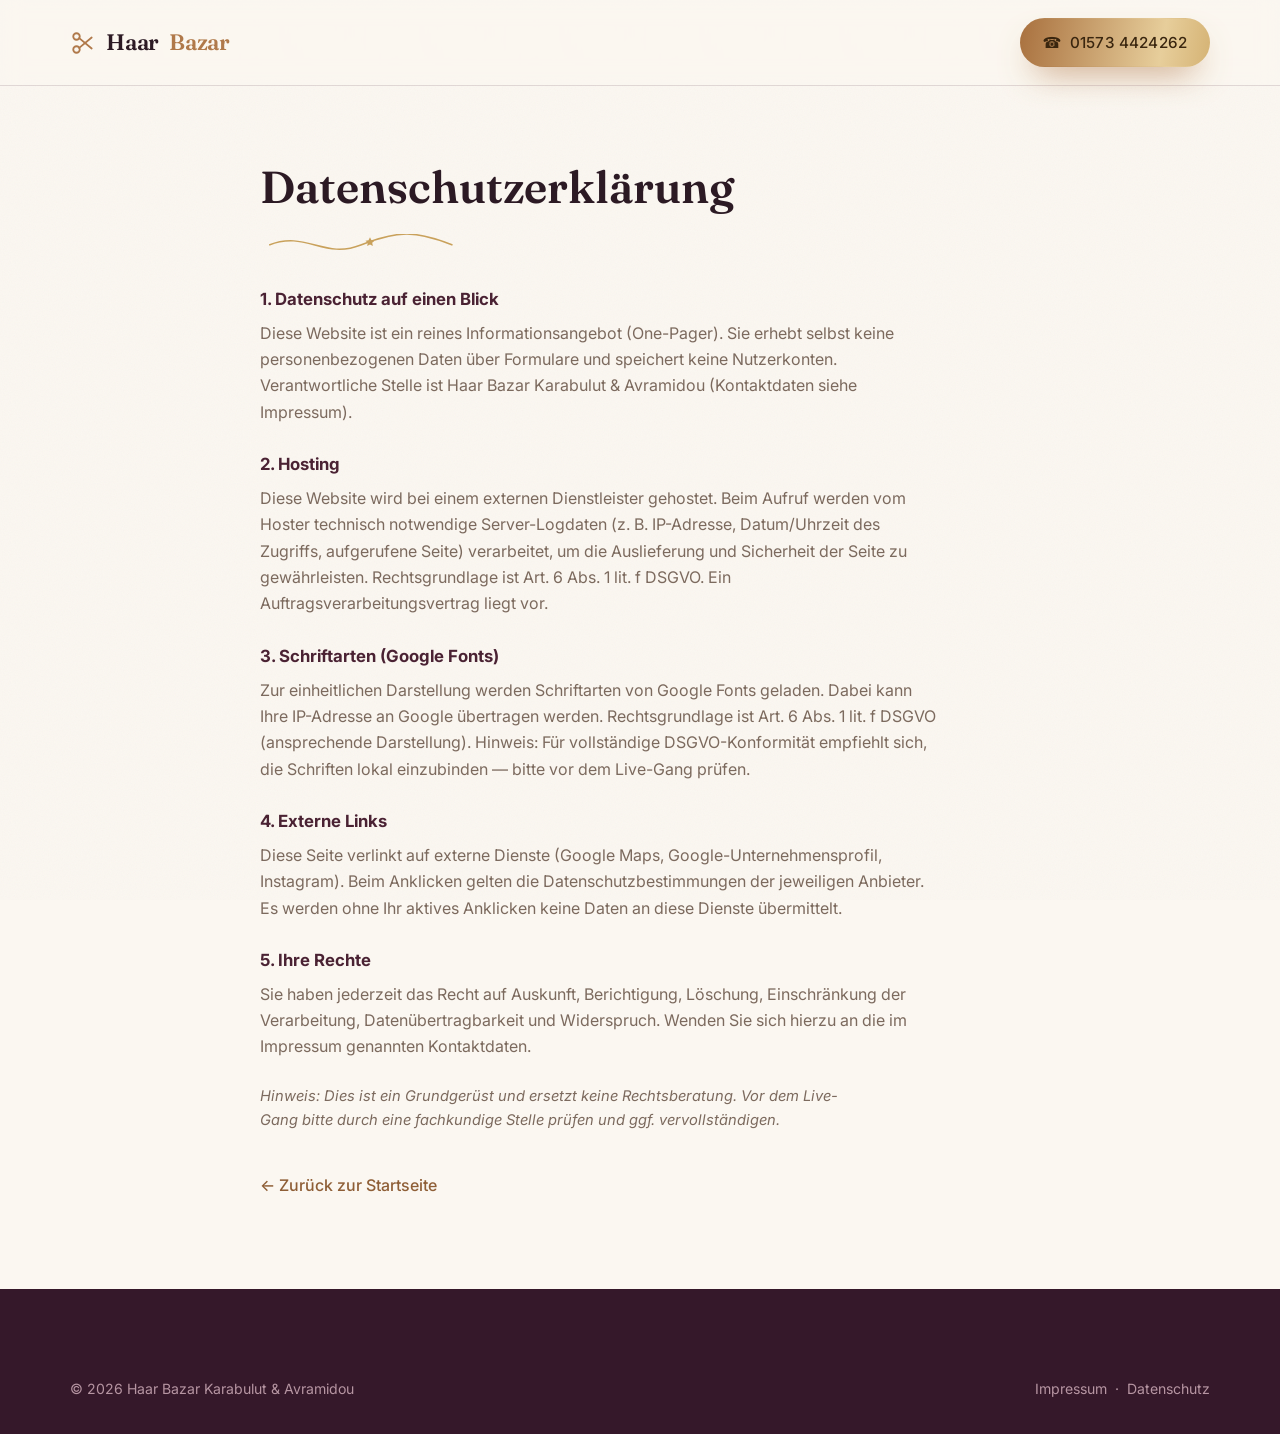
==== datenschutz.html @ 19417c0a "Haar Bazar One-Pager (Vorschau)" ====
<!doctype html>
<html lang="de">
<head>
  <meta charset="utf-8" />
  <meta name="viewport" content="width=device-width, initial-scale=1" />
  <title>Datenschutz — Haar Bazar Karabulut &amp; Avramidou</title>
  <meta name="robots" content="noindex,follow" />
  <meta name="theme-color" content="#B0794A" />
  <link rel="preconnect" href="https://fonts.googleapis.com" />
  <link rel="preconnect" href="https://fonts.gstatic.com" crossorigin />
  <link rel="stylesheet" href="styles.css" />
</head>
<body>
  <header class="site-header scrolled">
    <div class="wrap">
      <a class="wordmark" href="index.html"><svg class="wm-ico" viewBox="0 0 24 24" fill="none" stroke="currentColor" stroke-width="1.7" stroke-linecap="round" aria-hidden="true"><circle cx="6" cy="6" r="3"/><circle cx="6" cy="18" r="3"/><line x1="8.5" y1="7.5" x2="20" y2="17"/><line x1="8.5" y1="16.5" x2="20" y2="7"/></svg> Haar <span>Bazar</span></a>
      <div class="header-phone"><a class="btn btn--primary" href="tel:+4915734424262">☎ <span class="label">01573 4424262</span></a></div>
    </div>
  </header>

  <main class="legal">
    <div class="wrap" style="max-width:760px;">
      <h1>Datenschutzerklärung</h1>
      <svg class="swash" viewBox="0 0 240 24" fill="none" stroke="currentColor" stroke-width="1.6" aria-hidden="true"><path d="M10 12c40-16 60 16 100 0s60-16 100 0"/><path d="M120 3.5l1.6 3.4 3.4.4-2.6 2.3.7 3.6L120 11.5l-3.1 1.7.7-3.6-2.6-2.3 3.4-.4z" fill="currentColor" stroke="none"/></svg>

      <h3>1. Datenschutz auf einen Blick</h3>
      <p>Diese Website ist ein reines Informationsangebot (One-Pager). Sie erhebt selbst keine
        personenbezogenen Daten über Formulare und speichert keine Nutzerkonten. Verantwortliche
        Stelle ist Haar Bazar Karabulut &amp; Avramidou (Kontaktdaten siehe Impressum).</p>

      <h3>2. Hosting</h3>
      <p>Diese Website wird bei einem externen Dienstleister gehostet. Beim Aufruf werden vom
        Hoster technisch notwendige Server-Logdaten (z. B. IP-Adresse, Datum/Uhrzeit des Zugriffs,
        aufgerufene Seite) verarbeitet, um die Auslieferung und Sicherheit der Seite zu gewährleisten.
        Rechtsgrundlage ist Art. 6 Abs. 1 lit. f DSGVO. Ein Auftragsverarbeitungsvertrag liegt vor.</p>

      <h3>3. Schriftarten (Google Fonts)</h3>
      <p>Zur einheitlichen Darstellung werden Schriftarten von Google Fonts geladen. Dabei kann Ihre
        IP-Adresse an Google übertragen werden. Rechtsgrundlage ist Art. 6 Abs. 1 lit. f DSGVO
        (ansprechende Darstellung). Hinweis: Für vollständige DSGVO-Konformität empfiehlt sich, die
        Schriften lokal einzubinden — bitte vor dem Live-Gang prüfen.</p>

      <h3>4. Externe Links</h3>
      <p>Diese Seite verlinkt auf externe Dienste (Google Maps, Google-Unternehmensprofil, Instagram).
        Beim Anklicken gelten die Datenschutzbestimmungen der jeweiligen Anbieter. Es werden ohne Ihr
        aktives Anklicken keine Daten an diese Dienste übermittelt.</p>

      <h3>5. Ihre Rechte</h3>
      <p>Sie haben jederzeit das Recht auf Auskunft, Berichtigung, Löschung, Einschränkung der
        Verarbeitung, Datenübertragbarkeit und Widerspruch. Wenden Sie sich hierzu an die im
        Impressum genannten Kontaktdaten.</p>

      <p style="margin-top:24px;font-size:.92rem;"><em>Hinweis: Dies ist ein Grundgerüst und ersetzt keine Rechtsberatung.
        Vor dem Live-Gang bitte durch eine fachkundige Stelle prüfen und ggf. vervollständigen.</em></p>

      <a class="back" href="index.html">← Zurück zur Startseite</a>
    </div>
  </main>

  <footer class="site-footer">
    <div class="wrap">
      <div class="footer-bottom" style="margin-top:0;border-top:0;">
        <span>© 2026 Haar Bazar Karabulut &amp; Avramidou</span>
        <span><a href="impressum.html">Impressum</a> &nbsp;·&nbsp; <a href="datenschutz.html">Datenschutz</a></span>
      </div>
    </div>
  </footer>
</body>
</html>
---- styles.css ----
/* ============================================================
   Haar Bazar Karabulut & Avramidou — One-Pager (Deluxe Edition)
   Friseur · Düsseldorf-Urdenbach
   Warm cream · gold · aubergine · dusty rose — mit Liebe & Schnörkeln
   ============================================================ */

@import url('https://fonts.googleapis.com/css2?family=Fraunces:ital,opsz,wght@0,9..144,400;0,9..144,500;0,9..144,600;0,9..144,700;1,9..144,400;1,9..144,500&family=Inter:wght@300;400;500;600&family=Dancing+Script:wght@500;600;700&display=swap');

:root {
  --cream: #FBF7F1;
  --cream-2: #F5EADB;
  --ink: #2C1A24;         /* deep aubergine-brown */
  --plum: #4A2233;        /* rich plum */
  --plum-deep: #35182A;
  --rose: #C56C82;        /* dusty rose */
  --rose-soft: #E9B9C3;
  --gold: #C9A15B;
  --gold-lite: #E7CE9B;
  --bronze: #B0794A;
  --bronze-dark: #8E5E36;
  --muted: #7C6A5E;
  --line: rgba(74, 34, 51, .14);
  --shadow: 0 30px 70px -34px rgba(74, 34, 51, .5);
  --shadow-soft: 0 18px 44px -26px rgba(74, 34, 51, .4);
  --radius: 22px;
  --serif: 'Fraunces', Georgia, 'Times New Roman', serif;
  --sans: 'Inter', system-ui, -apple-system, sans-serif;
  --script: 'Dancing Script', 'Segoe Script', cursive;
  --gold-grad: linear-gradient(100deg, #A9713F 0%, #E7CE9B 38%, #C9A15B 60%, #A9713F 100%);
}

* { margin: 0; padding: 0; box-sizing: border-box; }
html { scroll-behavior: smooth; }
body {
  font-family: var(--sans);
  color: var(--ink);
  background: var(--cream);
  line-height: 1.65;
  -webkit-font-smoothing: antialiased;
  text-rendering: optimizeLegibility;
  overflow-x: hidden;
}
.wrap { width: min(1140px, 90vw); margin-inline: auto; }
a { color: inherit; text-decoration: none; }

/* paper grain overlay for the whole page */
body::before {
  content: ''; position: fixed; inset: 0; z-index: 1; pointer-events: none; opacity: .045;
  background-image: url("data:image/svg+xml,%3Csvg xmlns='http://www.w3.org/2000/svg' width='140' height='140'%3E%3Cfilter id='n'%3E%3CfeTurbulence type='fractalNoise' baseFrequency='.85' numOctaves='2'/%3E%3C/filter%3E%3Crect width='100%25' height='100%25' filter='url(%23n)'/%3E%3C/svg%3E");
  mix-blend-mode: multiply;
}

/* ---------- Gold helpers ---------- */
.gold-text {
  background: var(--gold-grad);
  -webkit-background-clip: text; background-clip: text; color: transparent;
  background-size: 220% auto;
  animation: shimmer 6s linear infinite;
}
@keyframes shimmer { to { background-position: 220% center; } }

.script { font-family: var(--script); font-weight: 600; }

/* ---------- Buttons ---------- */
.btn {
  position: relative; display: inline-flex; align-items: center; gap: .55em;
  font-weight: 500; font-size: 1rem; letter-spacing: .01em;
  padding: 15px 32px; border-radius: 999px; border: 1px solid transparent;
  cursor: pointer; overflow: hidden;
  transition: transform .28s cubic-bezier(.2,.8,.2,1), box-shadow .28s ease, color .28s ease, border-color .28s ease;
}
.btn--primary { color: #3a260f; background: var(--gold-grad); background-size: 200% auto; box-shadow: 0 16px 34px -14px rgba(176, 121, 74, .85); }
.btn--primary:hover { transform: translateY(-3px); background-position: right center; box-shadow: 0 22px 44px -14px rgba(176, 121, 74, .95); }
.btn--primary::after { /* sheen sweep */
  content: ''; position: absolute; top: 0; left: -60%; width: 45%; height: 100%;
  background: linear-gradient(100deg, transparent, rgba(255,255,255,.55), transparent);
  transform: skewX(-18deg); transition: left .6s ease;
}
.btn--primary:hover::after { left: 130%; }
.btn--ghost { border-color: var(--bronze); color: var(--bronze-dark); background: rgba(255,255,255,.35); }
.btn--ghost:hover { transform: translateY(-3px); border-color: var(--rose); color: var(--plum); background: rgba(255,255,255,.6); }

/* ---------- Header ---------- */
.site-header {
  position: fixed; inset: 0 0 auto 0; z-index: 50;
  display: flex; align-items: center; transition: background .35s ease, box-shadow .35s ease, padding .35s ease;
}
.site-header.scrolled { background: rgba(251, 247, 241, .82); backdrop-filter: saturate(150%) blur(10px); box-shadow: 0 1px 0 var(--line); }
.site-header .wrap { display: flex; align-items: center; justify-content: space-between; padding: 18px 0; }
.wordmark { display: inline-flex; align-items: center; gap: 10px; font-family: var(--serif); font-weight: 600; font-size: 1.4rem; letter-spacing: -.01em; }
.wordmark .wm-ico { width: 26px; height: 26px; color: var(--bronze); }
.wordmark span { color: var(--bronze); }
.header-phone .btn { padding: 11px 22px; font-size: .95rem; }

/* ---------- Sparkles ---------- */
.sparkle { position: absolute; color: var(--gold); pointer-events: none; z-index: 2; opacity: .0; animation: twinkle 4s ease-in-out infinite; }
@keyframes twinkle {
  0%, 100% { opacity: 0; transform: scale(.6) rotate(0deg); }
  50% { opacity: .9; transform: scale(1) rotate(20deg); }
}
@keyframes floaty { 0%,100% { transform: translateY(0); } 50% { transform: translateY(-14px); } }

/* ---------- Hero ---------- */
.hero {
  position: relative; min-height: 100svh; display: flex; align-items: center;
  padding: 150px 0 100px; isolation: isolate; overflow: hidden;
  background:
    radial-gradient(70% 55% at 82% 8%, rgba(197, 108, 130, .22), transparent 60%),
    radial-gradient(60% 55% at 12% 92%, rgba(201, 161, 91, .28), transparent 62%),
    radial-gradient(90% 70% at 50% 120%, rgba(74, 34, 51, .12), transparent 60%),
    linear-gradient(180deg, var(--cream), var(--cream-2));
}
.hero .wrap { position: relative; z-index: 3; text-align: center; }
.hero .deco-arch { /* big soft arch behind headline */
  position: absolute; z-index: 1; top: 46%; left: 50%; width: min(84vw, 720px); aspect-ratio: 1/1.15;
  transform: translate(-50%, -50%);
  border: 2px solid rgba(176, 121, 74, .18);
  border-radius: 999px 999px 40px 40px;
  background: radial-gradient(120% 90% at 50% 0%, rgba(233, 185, 195, .18), transparent 55%);
}
.deco-scissors {
  position: absolute; z-index: 1; width: min(120vw, 1300px); top: 50%; left: 50%;
  transform: translate(-50%, -50%) rotate(-8deg); opacity: .06; color: var(--bronze-dark); pointer-events: none;
}
.eyebrow-orn { display: inline-flex; align-items: center; gap: 14px; margin-bottom: 8px; }
.eyebrow-orn .ln { width: 40px; height: 1px; background: linear-gradient(90deg, transparent, var(--bronze)); }
.eyebrow-orn .ln.r { background: linear-gradient(90deg, var(--bronze), transparent); }
.eyebrow { font-size: .78rem; letter-spacing: .3em; text-transform: uppercase; color: var(--bronze-dark); font-weight: 600; }
.hero .kicker { font-family: var(--script); font-size: clamp(1.5rem, 4vw, 2.1rem); color: var(--rose); line-height: 1; margin-bottom: 4px; transform: rotate(-3deg); }
.hero h1 {
  font-family: var(--serif); font-weight: 600; font-size: clamp(3rem, 9.4vw, 6.6rem);
  line-height: .95; letter-spacing: -.025em; margin: 6px 0 24px;
}
.hero h1 em { font-style: italic; font-weight: 500; }
.hero .lead { font-size: clamp(1.06rem, 2.2vw, 1.32rem); color: var(--muted); max-width: 46ch; margin: 0 auto 32px; }
.hero .lead b { color: var(--plum); font-weight: 500; }

.tags { display: flex; flex-wrap: wrap; justify-content: center; gap: 10px 12px; margin-bottom: 40px; }
.tag {
  font-size: .9rem; color: var(--plum); padding: 9px 20px; border-radius: 999px;
  background: rgba(255,255,255,.55); border: 1px solid var(--line);
  box-shadow: 0 6px 16px -12px rgba(74,34,51,.5); transition: transform .2s ease, color .2s ease, border-color .2s ease;
}
.tag::before { content: '✶'; color: var(--gold); margin-right: 7px; font-size: .78em; vertical-align: 1px; }
.tag:hover { transform: translateY(-3px); border-color: var(--rose); color: var(--bronze-dark); }
.hero-cta { display: flex; flex-wrap: wrap; justify-content: center; gap: 14px; }

.scroll-cue { position: absolute; z-index: 3; left: 50%; bottom: 30px; transform: translateX(-50%); color: var(--bronze); animation: floaty 2.6s ease-in-out infinite; }

/* ---------- Marquee band ---------- */
.marquee {
  background: var(--plum); color: var(--cream); overflow: hidden; white-space: nowrap;
  border-block: 1px solid rgba(233,185,195,.25); position: relative; z-index: 2;
}
.marquee__track { display: inline-flex; align-items: center; gap: 0; padding: 18px 0; animation: marquee 26s linear infinite; }
.marquee__track span { font-family: var(--serif); font-style: italic; font-size: clamp(1.2rem, 3vw, 1.9rem); padding: 0 26px; }
.marquee__track b { color: var(--gold); font-family: var(--sans); font-style: normal; }
@keyframes marquee { to { transform: translateX(-50%); } }

/* ---------- Section base ---------- */
.section { position: relative; z-index: 2; padding: clamp(74px, 11vw, 132px) 0; }
.section--rose { background: linear-gradient(180deg, var(--cream), #FBEFE6); }
.section-eyebrow { font-family: var(--script); font-size: 1.7rem; color: var(--rose); line-height: 1; }
.section h2 { font-family: var(--serif); font-weight: 600; font-size: clamp(2.1rem, 5.2vw, 3.3rem); line-height: 1.03; letter-spacing: -.015em; margin: 6px 0 0; }

/* divider swash */
.swash { display: block; width: 220px; max-width: 60%; margin: 0 auto 30px; color: var(--gold); }

/* ---------- Finden ---------- */
.finde-grid { display: grid; grid-template-columns: 1.02fr .98fr; gap: clamp(30px, 5vw, 66px); align-items: center; }
.finde-intro .lead { color: var(--muted); font-size: 1.12rem; margin-top: 18px; max-width: 42ch; }
.finde-intro .lead .dropcap { float: left; font-family: var(--serif); font-weight: 600; font-size: 3.3rem; line-height: .8; padding: 6px 12px 0 0; color: var(--bronze); }
.finde-intro .note { font-family: var(--script); font-size: 1.5rem; color: var(--rose); margin-top: 22px; transform: rotate(-2deg); }

.info-card {
  position: relative; background: linear-gradient(180deg, #fff, var(--cream));
  border-radius: var(--radius); padding: clamp(30px, 4vw, 46px);
  box-shadow: var(--shadow); border: 1px solid rgba(201,161,91,.5);
}
.info-card::before { /* inner gold hairline frame */
  content: ''; position: absolute; inset: 12px; border: 1px solid rgba(201,161,91,.45); border-radius: calc(var(--radius) - 10px); pointer-events: none;
}
.info-card .corner { position: absolute; width: 26px; height: 26px; color: var(--gold); }
.info-card .corner.tl { top: 10px; left: 10px; } .info-card .corner.tr { top: 10px; right: 10px; transform: scaleX(-1); }
.info-card .corner.bl { bottom: 10px; left: 10px; transform: scaleY(-1); } .info-card .corner.br { bottom: 10px; right: 10px; transform: scale(-1); }
.info-row { display: flex; gap: 16px; padding: 18px 4px; position: relative; }
.info-row + .info-row::before { content: ''; position: absolute; top: 0; left: 4px; right: 4px; height: 1px; background: linear-gradient(90deg, transparent, var(--line) 20%, var(--line) 80%, transparent); }
.info-row .ico { flex: 0 0 auto; width: 46px; height: 46px; border-radius: 14px; display: grid; place-items: center; color: var(--bronze-dark); background: radial-gradient(120% 120% at 30% 20%, #FBEFE0, #F1E1CB); box-shadow: inset 0 0 0 1px rgba(201,161,91,.4); }
.info-row .ico svg { width: 22px; height: 22px; }
.info-row h3 { font-size: .74rem; letter-spacing: .16em; text-transform: uppercase; color: var(--rose); font-weight: 600; margin-bottom: 3px; }
.info-row p, .info-row a { font-size: 1.08rem; font-weight: 500; color: var(--ink); }
.info-row a:hover { color: var(--bronze-dark); }
.info-card .btn { width: 100%; justify-content: center; margin-top: 24px; }

/* ---------- Rating showpiece ---------- */
.trust { text-align: center; position: relative; }
.trust .frame { position: relative; display: inline-block; padding: 8px 54px; }
.trust .frame .laurel { position: absolute; top: 50%; transform: translateY(-50%); width: 46px; color: var(--gold); }
.trust .frame .laurel.l { left: -6px; } .trust .frame .laurel.r { right: -6px; transform: translateY(-50%) scaleX(-1); }
.stars { color: var(--gold); letter-spacing: .18em; font-size: 1.6rem; filter: drop-shadow(0 2px 4px rgba(201,161,91,.4)); }
.trust .rating { font-family: var(--serif); font-weight: 700; font-size: clamp(3.4rem, 9vw, 5rem); line-height: 1; margin: 12px 0 2px; }
.trust .rating small { font-family: var(--sans); font-size: 1.1rem; font-weight: 400; color: var(--muted); }
.trust .quote { font-family: var(--serif); font-style: italic; font-size: clamp(1.15rem, 2.6vw, 1.5rem); color: var(--plum); max-width: 26ch; margin: 18px auto 4px; }
.trust .src { color: var(--muted); font-size: .95rem; }
.trust-links { display: flex; flex-wrap: wrap; justify-content: center; gap: 14px; margin-top: 32px; }

/* ---------- Footer ---------- */
.site-footer { position: relative; z-index: 2; background: var(--plum-deep); color: #EAD9DF; padding: 66px 0 34px; overflow: hidden; }
.site-footer .swash { color: var(--gold); opacity: .8; margin-bottom: 34px; }
.footer-top { display: flex; flex-wrap: wrap; justify-content: space-between; gap: 28px; align-items: flex-start; }
.site-footer .wordmark { color: #fff; font-size: 1.6rem; }
.site-footer .wordmark span, .site-footer .wordmark .wm-ico { color: var(--gold); }
.site-footer .blurb { color: #C7A9B4; max-width: 34ch; margin-top: 12px; font-size: .96rem; }
.site-footer .fscript { font-family: var(--script); color: var(--rose-soft); font-size: 1.5rem; margin-top: 10px; }
.footer-contact a { display: flex; align-items: center; gap: 9px; color: #EAD9DF; margin-bottom: 9px; }
.footer-contact a svg { width: 16px; height: 16px; color: var(--gold); }
.footer-contact a:hover { color: #fff; }
.footer-bottom { display: flex; flex-wrap: wrap; justify-content: space-between; gap: 12px; margin-top: 46px; padding-top: 22px; border-top: 1px solid rgba(233,185,195,.18); font-size: .88rem; color: #B695A2; }
.footer-bottom a:hover { color: #fff; }

/* ---------- Legal ---------- */
.legal { padding: 150px 0 90px; position: relative; z-index: 2; }
.legal h1 { font-family: var(--serif); font-weight: 600; font-size: clamp(2rem, 5vw, 2.8rem); margin-bottom: 10px; }
.legal .swash { margin: 0 0 30px; }
.legal h3 { margin: 26px 0 6px; font-size: 1.05rem; color: var(--plum); }
.legal p { color: var(--muted); max-width: 68ch; }
.legal .back { display: inline-flex; gap: .4em; margin-top: 40px; color: var(--bronze-dark); font-weight: 500; }
.legal .back:hover { color: var(--rose); }

/* ---------- Reveal ---------- */
.reveal { opacity: 0; transform: translateY(24px); transition: opacity .8s ease, transform .8s ease; }
.reveal.in { opacity: 1; transform: none; }
@media (prefers-reduced-motion: reduce) { .reveal, .gold-text, .sparkle, .scroll-cue, .marquee__track { animation: none !important; opacity: 1; transform: none; } }

/* ---------- Responsive ---------- */
@media (max-width: 820px) {
  .finde-grid { grid-template-columns: 1fr; }
  .header-phone .label { display: none; }
  .deco-arch { display: none; }
}
@media (max-width: 520px) {
  .header-phone .btn { padding: 10px 15px; }
  .btn { padding: 14px 26px; }
  .trust .frame { padding: 8px 30px; }
  .trust .frame .laurel { width: 30px; }
}
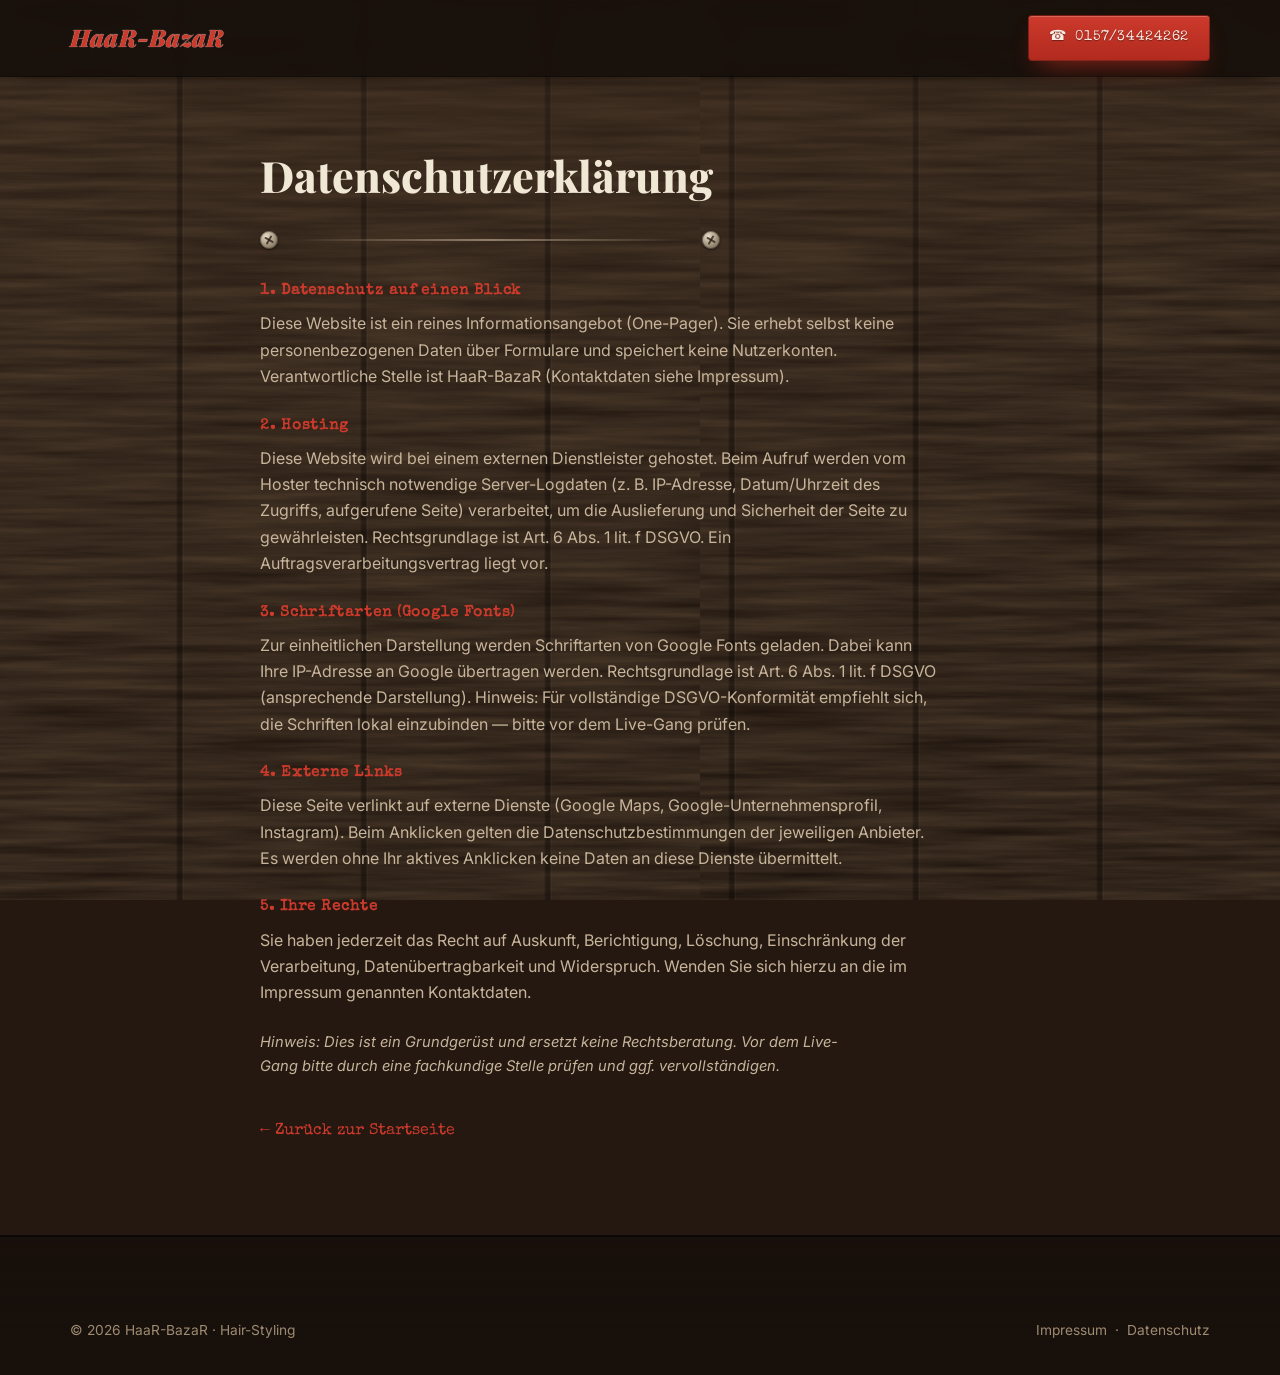
==== commit 58951a27: "Redesign: Vintage-Barbershop-Stil (HaaR-BazaR), echte Kontaktdaten, Karabulut entfernt" ====
--- a/datenschutz.html
+++ b/datenschutz.html
@@ -3,9 +3,9 @@
 <head>
   <meta charset="utf-8" />
   <meta name="viewport" content="width=device-width, initial-scale=1" />
-  <title>Datenschutz — Haar Bazar Karabulut &amp; Avramidou</title>
+  <title>Datenschutz — HaaR-BazaR</title>
   <meta name="robots" content="noindex,follow" />
-  <meta name="theme-color" content="#B0794A" />
+  <meta name="theme-color" content="#B22A1E" />
   <link rel="preconnect" href="https://fonts.googleapis.com" />
   <link rel="preconnect" href="https://fonts.gstatic.com" crossorigin />
   <link rel="stylesheet" href="styles.css" />
@@ -13,20 +13,20 @@
 <body>
   <header class="site-header scrolled">
     <div class="wrap">
-      <a class="wordmark" href="index.html"><svg class="wm-ico" viewBox="0 0 24 24" fill="none" stroke="currentColor" stroke-width="1.7" stroke-linecap="round" aria-hidden="true"><circle cx="6" cy="6" r="3"/><circle cx="6" cy="18" r="3"/><line x1="8.5" y1="7.5" x2="20" y2="17"/><line x1="8.5" y1="16.5" x2="20" y2="7"/></svg> Haar <span>Bazar</span></a>
-      <div class="header-phone"><a class="btn btn--primary" href="tel:+4915734424262">☎ <span class="label">01573 4424262</span></a></div>
+      <a class="wordmark" href="index.html">HaaR-BazaR</a>
+      <div class="header-phone"><a class="btn btn--primary" href="tel:+4915734424262">☎ <span class="label">0157/34424262</span></a></div>
     </div>
   </header>
 
   <main class="legal">
     <div class="wrap" style="max-width:760px;">
       <h1>Datenschutzerklärung</h1>
-      <svg class="swash" viewBox="0 0 240 24" fill="none" stroke="currentColor" stroke-width="1.6" aria-hidden="true"><path d="M10 12c40-16 60 16 100 0s60-16 100 0"/><path d="M120 3.5l1.6 3.4 3.4.4-2.6 2.3.7 3.6L120 11.5l-3.1 1.7.7-3.6-2.6-2.3 3.4-.4z" fill="currentColor" stroke="none"/></svg>
+      <div class="screwline" style="margin:0 0 30px 0;"><span class="screw"></span><span class="ln"></span><span class="screw"></span></div>
 
       <h3>1. Datenschutz auf einen Blick</h3>
       <p>Diese Website ist ein reines Informationsangebot (One-Pager). Sie erhebt selbst keine
         personenbezogenen Daten über Formulare und speichert keine Nutzerkonten. Verantwortliche
-        Stelle ist Haar Bazar Karabulut &amp; Avramidou (Kontaktdaten siehe Impressum).</p>
+        Stelle ist HaaR-BazaR (Kontaktdaten siehe Impressum).</p>
 
       <h3>2. Hosting</h3>
       <p>Diese Website wird bei einem externen Dienstleister gehostet. Beim Aufruf werden vom
@@ -60,7 +60,7 @@
   <footer class="site-footer">
     <div class="wrap">
       <div class="footer-bottom" style="margin-top:0;border-top:0;">
-        <span>© 2026 Haar Bazar Karabulut &amp; Avramidou</span>
+        <span>© 2026 HaaR-BazaR · Hair-Styling</span>
         <span><a href="impressum.html">Impressum</a> &nbsp;·&nbsp; <a href="datenschutz.html">Datenschutz</a></span>
       </div>
     </div>
--- a/styles.css
+++ b/styles.css
@@ -1,246 +1,183 @@
 /* ============================================================
-   Haar Bazar Karabulut & Avramidou — One-Pager (Deluxe Edition)
-   Friseur · Düsseldorf-Urdenbach
-   Warm cream · gold · aubergine · dusty rose — mit Liebe & Schnörkeln
+   HaaR-BazaR — Hair-Styling · Düsseldorf-Urdenbach
+   Vintage-Barbershop: dunkles Holz · Crimson · Creme · Schrauben
+   Orientiert am Visitenkarten-Stil.
    ============================================================ */
 
-@import url('https://fonts.googleapis.com/css2?family=Fraunces:ital,opsz,wght@0,9..144,400;0,9..144,500;0,9..144,600;0,9..144,700;1,9..144,400;1,9..144,500&family=Inter:wght@300;400;500;600&family=Dancing+Script:wght@500;600;700&display=swap');
+@import url('https://fonts.googleapis.com/css2?family=Playfair+Display:ital,wght@0,600;0,800;0,900;1,700;1,900&family=Kaushan+Script&family=Special+Elite&family=Inter:wght@300;400;500;600&display=swap');
 
 :root {
-  --cream: #FBF7F1;
-  --cream-2: #F5EADB;
-  --ink: #2C1A24;         /* deep aubergine-brown */
-  --plum: #4A2233;        /* rich plum */
-  --plum-deep: #35182A;
-  --rose: #C56C82;        /* dusty rose */
-  --rose-soft: #E9B9C3;
+  --wood-0: #17100B;
+  --wood-1: #241811;
+  --wood-2: #2E2016;
+  --wood-3: #3C2A1D;
+  --cream: #F1E7D5;
+  --cream-dim: #C7B49A;
+  --cream-soft: #9E8B72;
+  --red: #B22A1E;
+  --red-bright: #CC3A2C;
+  --red-deep: #7C1A11;
   --gold: #C9A15B;
-  --gold-lite: #E7CE9B;
-  --bronze: #B0794A;
-  --bronze-dark: #8E5E36;
-  --muted: #7C6A5E;
-  --line: rgba(74, 34, 51, .14);
-  --shadow: 0 30px 70px -34px rgba(74, 34, 51, .5);
-  --shadow-soft: 0 18px 44px -26px rgba(74, 34, 51, .4);
-  --radius: 22px;
-  --serif: 'Fraunces', Georgia, 'Times New Roman', serif;
+  --line: rgba(241, 231, 213, .16);
+  --shadow: 0 30px 70px -30px rgba(0,0,0,.8);
+  --radius: 8px;
+  --display: 'Playfair Display', Georgia, serif;
+  --script: 'Kaushan Script', cursive;
+  --type: 'Special Elite', 'Courier New', monospace;
   --sans: 'Inter', system-ui, -apple-system, sans-serif;
-  --script: 'Dancing Script', 'Segoe Script', cursive;
-  --gold-grad: linear-gradient(100deg, #A9713F 0%, #E7CE9B 38%, #C9A15B 60%, #A9713F 100%);
+  --wood-grain: url("data:image/svg+xml,%3Csvg xmlns='http://www.w3.org/2000/svg' width='700' height='700'%3E%3Cfilter id='w'%3E%3CfeTurbulence type='fractalNoise' baseFrequency='0.006 0.11' numOctaves='4' seed='11'/%3E%3CfeColorMatrix type='matrix' values='0 0 0 0 0.09 0 0 0 0 0.055 0 0 0 0 0.03 0 0 0 0.85 0'/%3E%3C/filter%3E%3Crect width='100%25' height='100%25' filter='url(%23w)'/%3E%3C/svg%3E");
 }
 
 * { margin: 0; padding: 0; box-sizing: border-box; }
 html { scroll-behavior: smooth; }
 body {
   font-family: var(--sans);
-  color: var(--ink);
-  background: var(--cream);
+  color: var(--cream);
   line-height: 1.65;
   -webkit-font-smoothing: antialiased;
   text-rendering: optimizeLegibility;
   overflow-x: hidden;
+  background-color: var(--wood-1);
+  background-image:
+    radial-gradient(130% 100% at 50% -10%, rgba(60,42,29,.55), transparent 55%),
+    repeating-linear-gradient(90deg, rgba(0,0,0,.0) 0 176px, rgba(0,0,0,.34) 178px 182px, rgba(255,255,255,.02) 183px 184px),
+    var(--wood-grain),
+    linear-gradient(165deg, #2A1D14, #170F0A);
+  background-attachment: fixed, fixed, fixed, fixed;
 }
 .wrap { width: min(1140px, 90vw); margin-inline: auto; }
 a { color: inherit; text-decoration: none; }
 
-/* paper grain overlay for the whole page */
-body::before {
-  content: ''; position: fixed; inset: 0; z-index: 1; pointer-events: none; opacity: .045;
-  background-image: url("data:image/svg+xml,%3Csvg xmlns='http://www.w3.org/2000/svg' width='140' height='140'%3E%3Cfilter id='n'%3E%3CfeTurbulence type='fractalNoise' baseFrequency='.85' numOctaves='2'/%3E%3C/filter%3E%3Crect width='100%25' height='100%25' filter='url(%23n)'/%3E%3C/svg%3E");
-  mix-blend-mode: multiply;
-}
-
-/* ---------- Gold helpers ---------- */
-.gold-text {
-  background: var(--gold-grad);
-  -webkit-background-clip: text; background-clip: text; color: transparent;
-  background-size: 220% auto;
-  animation: shimmer 6s linear infinite;
-}
-@keyframes shimmer { to { background-position: 220% center; } }
-
-.script { font-family: var(--script); font-weight: 600; }
+/* ---------- Screws & dividers (Signature-Element der Karte) ---------- */
+.screw { position: relative; width: 18px; height: 18px; border-radius: 50%; flex: 0 0 auto;
+  background: radial-gradient(circle at 35% 30%, #E7DCC8, #9c8e77 55%, #5a4d3c 100%);
+  box-shadow: inset 0 0 0 1px rgba(0,0,0,.4), 0 1px 2px rgba(0,0,0,.6); }
+.screw::before, .screw::after { content: ''; position: absolute; background: rgba(40,28,18,.75); border-radius: 1px; }
+.screw::before { top: 50%; left: 22%; right: 22%; height: 2px; transform: translateY(-50%) rotate(30deg); }
+.screw::after  { left: 50%; top: 22%; bottom: 22%; width: 2px; transform: translateX(-50%) rotate(30deg); }
+.screwline { display: flex; align-items: center; gap: 14px; justify-content: center; width: min(460px, 78%); margin: 0 auto; }
+.screwline .ln { flex: 1; height: 2px; background: linear-gradient(90deg, transparent, var(--cream-dim), transparent); opacity: .6; }
 
 /* ---------- Buttons ---------- */
-.btn {
-  position: relative; display: inline-flex; align-items: center; gap: .55em;
-  font-weight: 500; font-size: 1rem; letter-spacing: .01em;
-  padding: 15px 32px; border-radius: 999px; border: 1px solid transparent;
-  cursor: pointer; overflow: hidden;
-  transition: transform .28s cubic-bezier(.2,.8,.2,1), box-shadow .28s ease, color .28s ease, border-color .28s ease;
-}
-.btn--primary { color: #3a260f; background: var(--gold-grad); background-size: 200% auto; box-shadow: 0 16px 34px -14px rgba(176, 121, 74, .85); }
-.btn--primary:hover { transform: translateY(-3px); background-position: right center; box-shadow: 0 22px 44px -14px rgba(176, 121, 74, .95); }
-.btn--primary::after { /* sheen sweep */
-  content: ''; position: absolute; top: 0; left: -60%; width: 45%; height: 100%;
-  background: linear-gradient(100deg, transparent, rgba(255,255,255,.55), transparent);
-  transform: skewX(-18deg); transition: left .6s ease;
-}
-.btn--primary:hover::after { left: 130%; }
-.btn--ghost { border-color: var(--bronze); color: var(--bronze-dark); background: rgba(255,255,255,.35); }
-.btn--ghost:hover { transform: translateY(-3px); border-color: var(--rose); color: var(--plum); background: rgba(255,255,255,.6); }
+.btn { position: relative; display: inline-flex; align-items: center; gap: .55em; font-family: var(--type);
+  font-size: .98rem; letter-spacing: .04em; padding: 15px 30px; border-radius: 4px; border: 1px solid transparent;
+  cursor: pointer; overflow: hidden; transition: transform .25s ease, box-shadow .25s ease, background .25s ease, color .25s ease, border-color .25s ease; }
+.btn--primary { background: linear-gradient(180deg, var(--red-bright), var(--red)); color: #FBEEE6; border-color: rgba(0,0,0,.35);
+  box-shadow: 0 12px 26px -12px rgba(178,42,30,.9), inset 0 1px 0 rgba(255,255,255,.22); text-shadow: 0 1px 1px rgba(0,0,0,.4); }
+.btn--primary:hover { transform: translateY(-2px); background: linear-gradient(180deg, #D8483A, var(--red-bright)); }
+.btn--ghost { border-color: var(--cream-dim); color: var(--cream); background: rgba(241,231,213,.04); }
+.btn--ghost:hover { transform: translateY(-2px); border-color: var(--red-bright); color: #fff; background: rgba(178,42,30,.14); }
 
 /* ---------- Header ---------- */
-.site-header {
-  position: fixed; inset: 0 0 auto 0; z-index: 50;
-  display: flex; align-items: center; transition: background .35s ease, box-shadow .35s ease, padding .35s ease;
-}
-.site-header.scrolled { background: rgba(251, 247, 241, .82); backdrop-filter: saturate(150%) blur(10px); box-shadow: 0 1px 0 var(--line); }
-.site-header .wrap { display: flex; align-items: center; justify-content: space-between; padding: 18px 0; }
-.wordmark { display: inline-flex; align-items: center; gap: 10px; font-family: var(--serif); font-weight: 600; font-size: 1.4rem; letter-spacing: -.01em; }
-.wordmark .wm-ico { width: 26px; height: 26px; color: var(--bronze); }
-.wordmark span { color: var(--bronze); }
-.header-phone .btn { padding: 11px 22px; font-size: .95rem; }
-
-/* ---------- Sparkles ---------- */
-.sparkle { position: absolute; color: var(--gold); pointer-events: none; z-index: 2; opacity: .0; animation: twinkle 4s ease-in-out infinite; }
-@keyframes twinkle {
-  0%, 100% { opacity: 0; transform: scale(.6) rotate(0deg); }
-  50% { opacity: .9; transform: scale(1) rotate(20deg); }
-}
-@keyframes floaty { 0%,100% { transform: translateY(0); } 50% { transform: translateY(-14px); } }
+.site-header { position: fixed; inset: 0 0 auto 0; z-index: 50; display: flex; align-items: center;
+  transition: background .35s ease, box-shadow .35s ease; }
+.site-header.scrolled { background: rgba(20,13,9,.86); backdrop-filter: blur(8px); box-shadow: 0 1px 0 rgba(0,0,0,.6), 0 8px 30px -18px #000; }
+.site-header .wrap { display: flex; align-items: center; justify-content: space-between; padding: 15px 0; }
+.wordmark { display: inline-flex; align-items: baseline; gap: 2px; font-family: var(--display); font-weight: 900; font-style: italic;
+  font-size: 1.5rem; color: var(--red-bright); text-shadow: 0 0 1px #fff, 1px 1px 0 rgba(0,0,0,.5); letter-spacing: .01em; }
+.header-phone .btn { padding: 10px 20px; font-size: .9rem; }
 
 /* ---------- Hero ---------- */
-.hero {
-  position: relative; min-height: 100svh; display: flex; align-items: center;
-  padding: 150px 0 100px; isolation: isolate; overflow: hidden;
-  background:
-    radial-gradient(70% 55% at 82% 8%, rgba(197, 108, 130, .22), transparent 60%),
-    radial-gradient(60% 55% at 12% 92%, rgba(201, 161, 91, .28), transparent 62%),
-    radial-gradient(90% 70% at 50% 120%, rgba(74, 34, 51, .12), transparent 60%),
-    linear-gradient(180deg, var(--cream), var(--cream-2));
-}
-.hero .wrap { position: relative; z-index: 3; text-align: center; }
-.hero .deco-arch { /* big soft arch behind headline */
-  position: absolute; z-index: 1; top: 46%; left: 50%; width: min(84vw, 720px); aspect-ratio: 1/1.15;
-  transform: translate(-50%, -50%);
-  border: 2px solid rgba(176, 121, 74, .18);
-  border-radius: 999px 999px 40px 40px;
-  background: radial-gradient(120% 90% at 50% 0%, rgba(233, 185, 195, .18), transparent 55%);
-}
-.deco-scissors {
-  position: absolute; z-index: 1; width: min(120vw, 1300px); top: 50%; left: 50%;
-  transform: translate(-50%, -50%) rotate(-8deg); opacity: .06; color: var(--bronze-dark); pointer-events: none;
-}
-.eyebrow-orn { display: inline-flex; align-items: center; gap: 14px; margin-bottom: 8px; }
-.eyebrow-orn .ln { width: 40px; height: 1px; background: linear-gradient(90deg, transparent, var(--bronze)); }
-.eyebrow-orn .ln.r { background: linear-gradient(90deg, var(--bronze), transparent); }
-.eyebrow { font-size: .78rem; letter-spacing: .3em; text-transform: uppercase; color: var(--bronze-dark); font-weight: 600; }
-.hero .kicker { font-family: var(--script); font-size: clamp(1.5rem, 4vw, 2.1rem); color: var(--rose); line-height: 1; margin-bottom: 4px; transform: rotate(-3deg); }
-.hero h1 {
-  font-family: var(--serif); font-weight: 600; font-size: clamp(3rem, 9.4vw, 6.6rem);
-  line-height: .95; letter-spacing: -.025em; margin: 6px 0 24px;
-}
-.hero h1 em { font-style: italic; font-weight: 500; }
-.hero .lead { font-size: clamp(1.06rem, 2.2vw, 1.32rem); color: var(--muted); max-width: 46ch; margin: 0 auto 32px; }
-.hero .lead b { color: var(--plum); font-weight: 500; }
+.hero { position: relative; min-height: 100svh; display: flex; align-items: center; padding: 130px 0 90px; text-align: center; isolation: isolate; }
+.hero::after { content: ''; position: absolute; inset: 0; z-index: 0; pointer-events: none;
+  box-shadow: inset 0 0 200px 40px rgba(0,0,0,.7); background: radial-gradient(60% 50% at 50% 42%, rgba(178,42,30,.10), transparent 70%); }
+.hero .wrap { position: relative; z-index: 2; }
+.hero .tagline { font-family: var(--script); font-size: clamp(1.7rem, 4.6vw, 2.9rem); color: var(--cream); line-height: 1; margin-bottom: 20px; transform: rotate(-2deg); text-shadow: 0 2px 6px rgba(0,0,0,.6); }
+.logo-lockup { margin: 6px 0 8px; }
+.hero .logo { font-family: var(--display); font-weight: 900; font-style: italic; line-height: .9;
+  font-size: clamp(3.4rem, 12vw, 8.2rem); letter-spacing: .01em; color: var(--red);
+  text-shadow: 0 0 2px #fff, 2px 0 0 rgba(255,255,255,.35), 3px 3px 0 rgba(0,0,0,.55), 0 8px 30px rgba(0,0,0,.6); }
+.hero .logo .amp { color: var(--red); }
+.screwline.top { margin-bottom: 20px; } .screwline.bot { margin-top: 20px; }
+.hero .phones { font-family: var(--type); font-size: clamp(1.15rem, 3.2vw, 1.7rem); color: var(--cream); letter-spacing: .06em;
+  margin: 28px 0 20px; display: inline-flex; gap: clamp(18px, 5vw, 46px); flex-wrap: wrap; justify-content: center; }
+.hero .phones a { transition: color .2s ease; } .hero .phones a:hover { color: var(--red-bright); }
+.hero .lead { font-size: clamp(1.02rem, 2.1vw, 1.22rem); color: var(--cream-dim); max-width: 46ch; margin: 0 auto 32px; }
+.tags { display: flex; flex-wrap: wrap; justify-content: center; gap: 10px 12px; margin-bottom: 38px; }
+.tag { font-family: var(--type); font-size: .82rem; letter-spacing: .06em; color: var(--cream); padding: 8px 18px; border-radius: 3px;
+  background: rgba(0,0,0,.28); border: 1px solid var(--line); }
+.tag::before { content: '✚'; color: var(--red-bright); margin-right: 8px; font-size: .82em; }
+.hero-cta { display: flex; flex-wrap: wrap; justify-content: center; gap: 14px; }
+.scroll-cue { position: absolute; z-index: 2; left: 50%; bottom: 26px; transform: translateX(-50%); color: var(--cream-dim); animation: floaty 2.6s ease-in-out infinite; }
+@keyframes floaty { 0%,100% { transform: translateX(-50%) translateY(0); } 50% { transform: translateX(-50%) translateY(-10px); } }
 
-.tags { display: flex; flex-wrap: wrap; justify-content: center; gap: 10px 12px; margin-bottom: 40px; }
-.tag {
-  font-size: .9rem; color: var(--plum); padding: 9px 20px; border-radius: 999px;
-  background: rgba(255,255,255,.55); border: 1px solid var(--line);
-  box-shadow: 0 6px 16px -12px rgba(74,34,51,.5); transition: transform .2s ease, color .2s ease, border-color .2s ease;
-}
-.tag::before { content: '✶'; color: var(--gold); margin-right: 7px; font-size: .78em; vertical-align: 1px; }
-.tag:hover { transform: translateY(-3px); border-color: var(--rose); color: var(--bronze-dark); }
-.hero-cta { display: flex; flex-wrap: wrap; justify-content: center; gap: 14px; }
-
-.scroll-cue { position: absolute; z-index: 3; left: 50%; bottom: 30px; transform: translateX(-50%); color: var(--bronze); animation: floaty 2.6s ease-in-out infinite; }
-
-/* ---------- Marquee band ---------- */
-.marquee {
-  background: var(--plum); color: var(--cream); overflow: hidden; white-space: nowrap;
-  border-block: 1px solid rgba(233,185,195,.25); position: relative; z-index: 2;
-}
-.marquee__track { display: inline-flex; align-items: center; gap: 0; padding: 18px 0; animation: marquee 26s linear infinite; }
-.marquee__track span { font-family: var(--serif); font-style: italic; font-size: clamp(1.2rem, 3vw, 1.9rem); padding: 0 26px; }
-.marquee__track b { color: var(--gold); font-family: var(--sans); font-style: normal; }
+/* ---------- Marquee ---------- */
+.marquee { background: linear-gradient(180deg, var(--red), var(--red-deep)); color: #F6E7DF; overflow: hidden; white-space: nowrap;
+  border-block: 2px solid rgba(0,0,0,.4); box-shadow: inset 0 2px 6px rgba(0,0,0,.35); position: relative; z-index: 2; }
+.marquee__track { display: inline-flex; align-items: center; padding: 15px 0; animation: marquee 26s linear infinite; }
+.marquee__track span { font-family: var(--display); font-style: italic; font-weight: 800; font-size: clamp(1.1rem, 2.8vw, 1.7rem); padding: 0 24px; text-shadow: 0 1px 1px rgba(0,0,0,.4); }
+.marquee__track b { color: #F3C9A0; }
 @keyframes marquee { to { transform: translateX(-50%); } }
 
-/* ---------- Section base ---------- */
-.section { position: relative; z-index: 2; padding: clamp(74px, 11vw, 132px) 0; }
-.section--rose { background: linear-gradient(180deg, var(--cream), #FBEFE6); }
-.section-eyebrow { font-family: var(--script); font-size: 1.7rem; color: var(--rose); line-height: 1; }
-.section h2 { font-family: var(--serif); font-weight: 600; font-size: clamp(2.1rem, 5.2vw, 3.3rem); line-height: 1.03; letter-spacing: -.015em; margin: 6px 0 0; }
-
-/* divider swash */
-.swash { display: block; width: 220px; max-width: 60%; margin: 0 auto 30px; color: var(--gold); }
+/* ---------- Sections ---------- */
+.section { position: relative; z-index: 2; padding: clamp(70px, 10vw, 120px) 0; }
+.section-eyebrow { font-family: var(--script); font-size: 1.7rem; color: var(--red-bright); line-height: 1; }
+.section h2 { font-family: var(--display); font-weight: 800; font-size: clamp(2.1rem, 5.2vw, 3.2rem); line-height: 1.04; color: var(--cream); margin: 4px 0 0; }
+.section-head { text-align: center; margin-bottom: 44px; }
+.section-head .screwline { margin-top: 22px; }
 
 /* ---------- Finden ---------- */
-.finde-grid { display: grid; grid-template-columns: 1.02fr .98fr; gap: clamp(30px, 5vw, 66px); align-items: center; }
-.finde-intro .lead { color: var(--muted); font-size: 1.12rem; margin-top: 18px; max-width: 42ch; }
-.finde-intro .lead .dropcap { float: left; font-family: var(--serif); font-weight: 600; font-size: 3.3rem; line-height: .8; padding: 6px 12px 0 0; color: var(--bronze); }
-.finde-intro .note { font-family: var(--script); font-size: 1.5rem; color: var(--rose); margin-top: 22px; transform: rotate(-2deg); }
+.finde-grid { display: grid; grid-template-columns: 1fr 1fr; gap: clamp(28px, 5vw, 60px); align-items: center; }
+.finde-intro .lead { color: var(--cream-dim); font-size: 1.1rem; margin-top: 18px; max-width: 40ch; }
+.finde-intro .note { font-family: var(--script); font-size: 1.6rem; color: var(--red-bright); margin-top: 22px; transform: rotate(-2deg); }
 
-.info-card {
-  position: relative; background: linear-gradient(180deg, #fff, var(--cream));
-  border-radius: var(--radius); padding: clamp(30px, 4vw, 46px);
-  box-shadow: var(--shadow); border: 1px solid rgba(201,161,91,.5);
-}
-.info-card::before { /* inner gold hairline frame */
-  content: ''; position: absolute; inset: 12px; border: 1px solid rgba(201,161,91,.45); border-radius: calc(var(--radius) - 10px); pointer-events: none;
-}
-.info-card .corner { position: absolute; width: 26px; height: 26px; color: var(--gold); }
-.info-card .corner.tl { top: 10px; left: 10px; } .info-card .corner.tr { top: 10px; right: 10px; transform: scaleX(-1); }
-.info-card .corner.bl { bottom: 10px; left: 10px; transform: scaleY(-1); } .info-card .corner.br { bottom: 10px; right: 10px; transform: scale(-1); }
-.info-row { display: flex; gap: 16px; padding: 18px 4px; position: relative; }
-.info-row + .info-row::before { content: ''; position: absolute; top: 0; left: 4px; right: 4px; height: 1px; background: linear-gradient(90deg, transparent, var(--line) 20%, var(--line) 80%, transparent); }
-.info-row .ico { flex: 0 0 auto; width: 46px; height: 46px; border-radius: 14px; display: grid; place-items: center; color: var(--bronze-dark); background: radial-gradient(120% 120% at 30% 20%, #FBEFE0, #F1E1CB); box-shadow: inset 0 0 0 1px rgba(201,161,91,.4); }
+/* Info-Karte als rustikales Emaille/Metall-Schild mit Schrauben in den Ecken */
+.plate { position: relative; background:
+    linear-gradient(180deg, rgba(58,42,29,.9), rgba(30,20,14,.92));
+  border: 2px solid rgba(0,0,0,.5); border-radius: var(--radius); padding: clamp(30px, 4vw, 44px);
+  box-shadow: var(--shadow), inset 0 0 0 1px rgba(241,231,213,.08), inset 0 0 60px rgba(0,0,0,.5); }
+.plate::before { content: ''; position: absolute; inset: 10px; border: 1px solid rgba(201,161,91,.32); border-radius: 5px; pointer-events: none; }
+.plate .screw { position: absolute; }
+.plate .screw.tl { top: 12px; left: 12px; } .plate .screw.tr { top: 12px; right: 12px; }
+.plate .screw.bl { bottom: 12px; left: 12px; } .plate .screw.br { bottom: 12px; right: 12px; }
+.info-row { display: flex; gap: 16px; padding: 16px 6px; position: relative; }
+.info-row + .info-row::before { content: ''; position: absolute; top: 0; left: 6px; right: 6px; height: 1px; background: linear-gradient(90deg, transparent, var(--line), transparent); }
+.info-row .ico { flex: 0 0 auto; width: 44px; height: 44px; border-radius: 6px; display: grid; place-items: center; color: var(--red-bright);
+  background: rgba(0,0,0,.3); box-shadow: inset 0 0 0 1px rgba(201,161,91,.28); }
 .info-row .ico svg { width: 22px; height: 22px; }
-.info-row h3 { font-size: .74rem; letter-spacing: .16em; text-transform: uppercase; color: var(--rose); font-weight: 600; margin-bottom: 3px; }
-.info-row p, .info-row a { font-size: 1.08rem; font-weight: 500; color: var(--ink); }
-.info-row a:hover { color: var(--bronze-dark); }
-.info-card .btn { width: 100%; justify-content: center; margin-top: 24px; }
+.info-row h3 { font-family: var(--type); font-size: .74rem; letter-spacing: .14em; text-transform: uppercase; color: var(--red-bright); margin-bottom: 3px; }
+.info-row p, .info-row a { font-family: var(--type); font-size: 1.04rem; color: var(--cream); letter-spacing: .02em; }
+.info-row a:hover { color: var(--red-bright); }
+.plate .btn { width: 100%; justify-content: center; margin-top: 22px; }
 
-/* ---------- Rating showpiece ---------- */
-.trust { text-align: center; position: relative; }
-.trust .frame { position: relative; display: inline-block; padding: 8px 54px; }
-.trust .frame .laurel { position: absolute; top: 50%; transform: translateY(-50%); width: 46px; color: var(--gold); }
-.trust .frame .laurel.l { left: -6px; } .trust .frame .laurel.r { right: -6px; transform: translateY(-50%) scaleX(-1); }
-.stars { color: var(--gold); letter-spacing: .18em; font-size: 1.6rem; filter: drop-shadow(0 2px 4px rgba(201,161,91,.4)); }
-.trust .rating { font-family: var(--serif); font-weight: 700; font-size: clamp(3.4rem, 9vw, 5rem); line-height: 1; margin: 12px 0 2px; }
-.trust .rating small { font-family: var(--sans); font-size: 1.1rem; font-weight: 400; color: var(--muted); }
-.trust .quote { font-family: var(--serif); font-style: italic; font-size: clamp(1.15rem, 2.6vw, 1.5rem); color: var(--plum); max-width: 26ch; margin: 18px auto 4px; }
-.trust .src { color: var(--muted); font-size: .95rem; }
-.trust-links { display: flex; flex-wrap: wrap; justify-content: center; gap: 14px; margin-top: 32px; }
+/* ---------- Vertrauen ---------- */
+.trust { text-align: center; }
+.badge { display: inline-block; padding: 6px 40px; position: relative; }
+.badge .laurel { position: absolute; top: 50%; transform: translateY(-50%); width: 40px; color: var(--gold); }
+.badge .laurel.l { left: -8px; } .badge .laurel.r { right: -8px; transform: translateY(-50%) scaleX(-1); }
+.stars { color: var(--gold); letter-spacing: .16em; font-size: 1.5rem; }
+.trust .rating { font-family: var(--display); font-weight: 900; font-size: clamp(3.2rem, 9vw, 4.8rem); line-height: 1; margin: 10px 0 2px; color: var(--cream); }
+.trust .rating small { font-family: var(--type); font-size: 1rem; color: var(--cream-soft); }
+.trust .quote { font-family: var(--display); font-style: italic; font-size: clamp(1.1rem, 2.5vw, 1.45rem); color: var(--cream); max-width: 26ch; margin: 18px auto 4px; }
+.trust .src { font-family: var(--type); color: var(--cream-soft); font-size: .92rem; letter-spacing: .03em; }
+.trust-links { display: flex; flex-wrap: wrap; justify-content: center; gap: 14px; margin-top: 30px; }
 
 /* ---------- Footer ---------- */
-.site-footer { position: relative; z-index: 2; background: var(--plum-deep); color: #EAD9DF; padding: 66px 0 34px; overflow: hidden; }
-.site-footer .swash { color: var(--gold); opacity: .8; margin-bottom: 34px; }
+.site-footer { position: relative; z-index: 2; background: linear-gradient(180deg, rgba(15,10,7,.6), var(--wood-0)); padding: 60px 0 34px; border-top: 2px solid rgba(0,0,0,.5); }
+.site-footer .screwline { margin-bottom: 34px; }
 .footer-top { display: flex; flex-wrap: wrap; justify-content: space-between; gap: 28px; align-items: flex-start; }
-.site-footer .wordmark { color: #fff; font-size: 1.6rem; }
-.site-footer .wordmark span, .site-footer .wordmark .wm-ico { color: var(--gold); }
-.site-footer .blurb { color: #C7A9B4; max-width: 34ch; margin-top: 12px; font-size: .96rem; }
-.site-footer .fscript { font-family: var(--script); color: var(--rose-soft); font-size: 1.5rem; margin-top: 10px; }
-.footer-contact a { display: flex; align-items: center; gap: 9px; color: #EAD9DF; margin-bottom: 9px; }
-.footer-contact a svg { width: 16px; height: 16px; color: var(--gold); }
-.footer-contact a:hover { color: #fff; }
-.footer-bottom { display: flex; flex-wrap: wrap; justify-content: space-between; gap: 12px; margin-top: 46px; padding-top: 22px; border-top: 1px solid rgba(233,185,195,.18); font-size: .88rem; color: #B695A2; }
-.footer-bottom a:hover { color: #fff; }
+.footer-top .logo-sm { font-family: var(--display); font-weight: 900; font-style: italic; font-size: 1.8rem; color: var(--red-bright); text-shadow: 0 0 1px #fff, 1px 1px 0 rgba(0,0,0,.5); }
+.site-footer .tagline-sm { font-family: var(--script); color: var(--cream); font-size: 1.4rem; margin-top: 4px; }
+.site-footer .blurb { color: var(--cream-soft); max-width: 34ch; margin-top: 12px; font-size: .95rem; }
+.footer-contact a { display: flex; align-items: center; gap: 10px; color: var(--cream-dim); margin-bottom: 9px; font-family: var(--type); font-size: .96rem; }
+.footer-contact a svg { width: 16px; height: 16px; color: var(--red-bright); }
+.footer-contact a:hover { color: var(--cream); }
+.footer-bottom { display: flex; flex-wrap: wrap; justify-content: space-between; gap: 12px; margin-top: 44px; padding-top: 22px; border-top: 1px solid rgba(241,231,213,.12); font-size: .86rem; color: var(--cream-soft); }
+.footer-bottom a:hover { color: var(--cream); }
 
 /* ---------- Legal ---------- */
-.legal { padding: 150px 0 90px; position: relative; z-index: 2; }
-.legal h1 { font-family: var(--serif); font-weight: 600; font-size: clamp(2rem, 5vw, 2.8rem); margin-bottom: 10px; }
-.legal .swash { margin: 0 0 30px; }
-.legal h3 { margin: 26px 0 6px; font-size: 1.05rem; color: var(--plum); }
-.legal p { color: var(--muted); max-width: 68ch; }
-.legal .back { display: inline-flex; gap: .4em; margin-top: 40px; color: var(--bronze-dark); font-weight: 500; }
-.legal .back:hover { color: var(--rose); }
+.legal { padding: 140px 0 90px; position: relative; z-index: 2; }
+.legal h1 { font-family: var(--display); font-weight: 800; font-size: clamp(2rem, 5vw, 2.7rem); color: var(--cream); margin-bottom: 20px; }
+.legal h3 { margin: 24px 0 6px; font-family: var(--type); font-size: .95rem; letter-spacing: .06em; color: var(--red-bright); }
+.legal p { color: var(--cream-dim); max-width: 68ch; }
+.legal a[href^="http"], .legal a[href^="mailto"] { color: var(--red-bright); }
+.legal .back { display: inline-flex; gap: .4em; margin-top: 40px; color: var(--red-bright); font-family: var(--type); }
 
 /* ---------- Reveal ---------- */
-.reveal { opacity: 0; transform: translateY(24px); transition: opacity .8s ease, transform .8s ease; }
+.reveal { opacity: 0; transform: translateY(22px); transition: opacity .8s ease, transform .8s ease; }
 .reveal.in { opacity: 1; transform: none; }
-@media (prefers-reduced-motion: reduce) { .reveal, .gold-text, .sparkle, .scroll-cue, .marquee__track { animation: none !important; opacity: 1; transform: none; } }
+@media (prefers-reduced-motion: reduce) { .reveal, .scroll-cue, .marquee__track { animation: none !important; opacity: 1; transform: none; } }
 
 /* ---------- Responsive ---------- */
-@media (max-width: 820px) {
-  .finde-grid { grid-template-columns: 1fr; }
-  .header-phone .label { display: none; }
-  .deco-arch { display: none; }
-}
-@media (max-width: 520px) {
-  .header-phone .btn { padding: 10px 15px; }
-  .btn { padding: 14px 26px; }
-  .trust .frame { padding: 8px 30px; }
-  .trust .frame .laurel { width: 30px; }
-}
+@media (max-width: 820px) { .finde-grid { grid-template-columns: 1fr; } .header-phone .label { display: none; } }
+@media (max-width: 520px) { .btn { padding: 14px 22px; } .badge { padding: 6px 26px; } .badge .laurel { width: 26px; } }
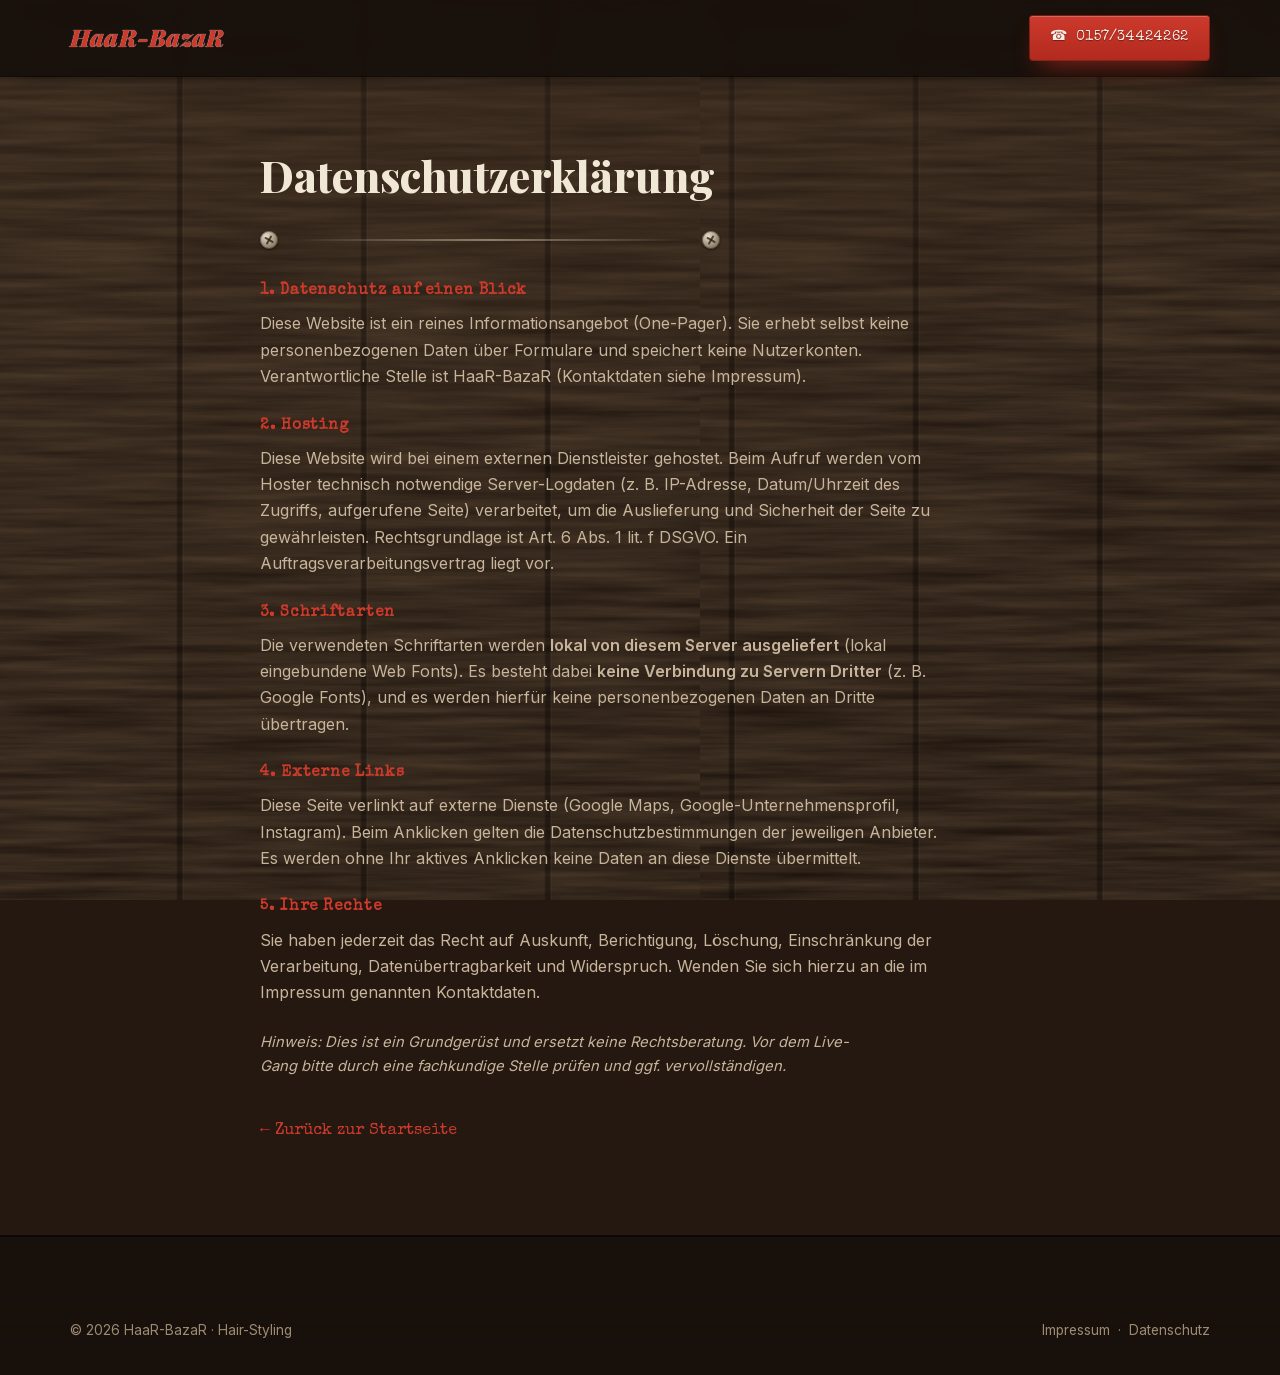
==== commit fab3f4b2: "DSGVO: Google Fonts lokal einbinden (keine Verbindung zu Google mehr)" ====
--- a/datenschutz.html
+++ b/datenschutz.html
@@ -6,8 +6,6 @@
   <title>Datenschutz — HaaR-BazaR</title>
   <meta name="robots" content="noindex,follow" />
   <meta name="theme-color" content="#B22A1E" />
-  <link rel="preconnect" href="https://fonts.googleapis.com" />
-  <link rel="preconnect" href="https://fonts.gstatic.com" crossorigin />
   <link rel="stylesheet" href="styles.css" />
 </head>
 <body>
@@ -34,11 +32,10 @@
         aufgerufene Seite) verarbeitet, um die Auslieferung und Sicherheit der Seite zu gewährleisten.
         Rechtsgrundlage ist Art. 6 Abs. 1 lit. f DSGVO. Ein Auftragsverarbeitungsvertrag liegt vor.</p>
 
-      <h3>3. Schriftarten (Google Fonts)</h3>
-      <p>Zur einheitlichen Darstellung werden Schriftarten von Google Fonts geladen. Dabei kann Ihre
-        IP-Adresse an Google übertragen werden. Rechtsgrundlage ist Art. 6 Abs. 1 lit. f DSGVO
-        (ansprechende Darstellung). Hinweis: Für vollständige DSGVO-Konformität empfiehlt sich, die
-        Schriften lokal einzubinden — bitte vor dem Live-Gang prüfen.</p>
+      <h3>3. Schriftarten</h3>
+      <p>Die verwendeten Schriftarten werden <strong>lokal von diesem Server ausgeliefert</strong>
+        (lokal eingebundene Web Fonts). Es besteht dabei <strong>keine Verbindung zu Servern Dritter</strong>
+        (z. B. Google Fonts), und es werden hierfür keine personenbezogenen Daten an Dritte übertragen.</p>
 
       <h3>4. Externe Links</h3>
       <p>Diese Seite verlinkt auf externe Dienste (Google Maps, Google-Unternehmensprofil, Instagram).
--- a/styles.css
+++ b/styles.css
@@ -4,7 +4,8 @@
    Orientiert am Visitenkarten-Stil.
    ============================================================ */
 
-@import url('https://fonts.googleapis.com/css2?family=Playfair+Display:ital,wght@0,600;0,800;0,900;1,700;1,900&family=Kaushan+Script&family=Special+Elite&family=Inter:wght@300;400;500;600&display=swap');
+/* Lokal gehostete Schriften — DSGVO-konform, keine Verbindung zu Google-Servern */
+@import url('fonts/fonts.css');
 
 :root {
   --wood-0: #17100B;
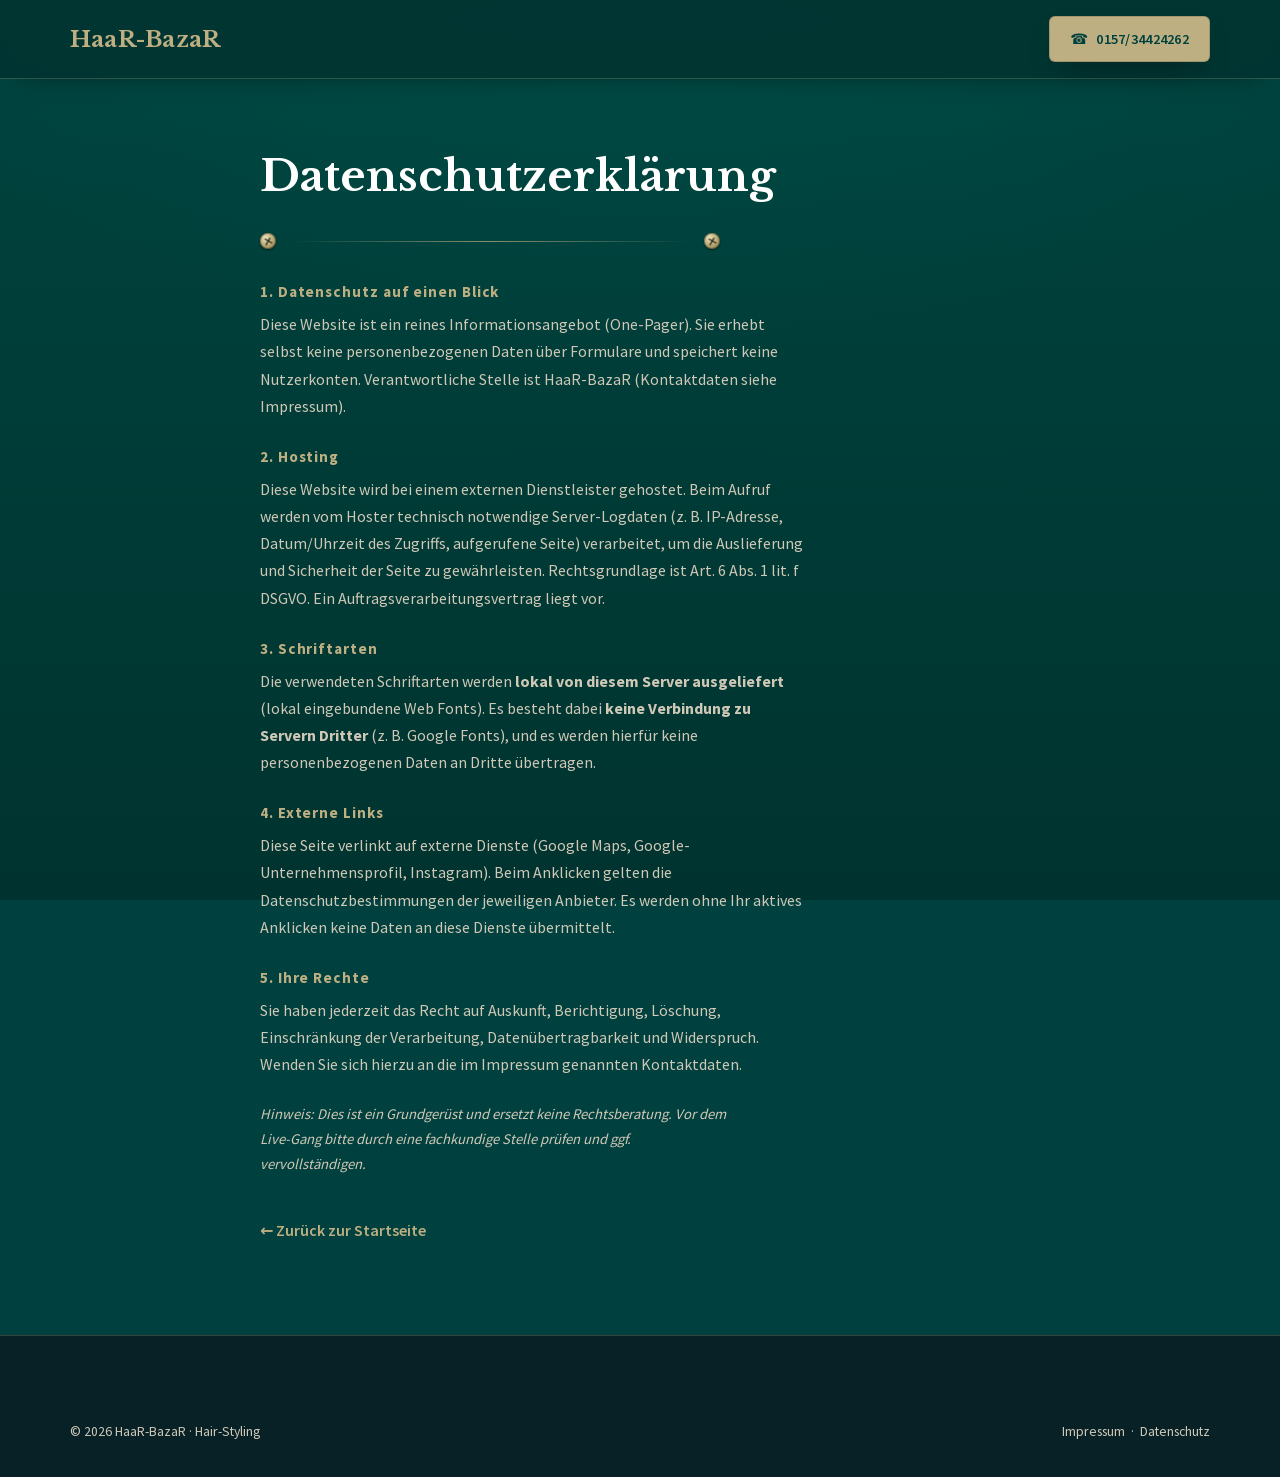
==== commit 4541b202: "Theme im lus.hair-Stil: Petrol-Gruen + Khaki-Gold, Libre Baskerville + Source Sans Pro (lokal)" ====
--- a/datenschutz.html
+++ b/datenschutz.html
@@ -5,7 +5,7 @@
   <meta name="viewport" content="width=device-width, initial-scale=1" />
   <title>Datenschutz — HaaR-BazaR</title>
   <meta name="robots" content="noindex,follow" />
-  <meta name="theme-color" content="#B22A1E" />
+  <meta name="theme-color" content="#00403E" />
   <link rel="stylesheet" href="styles.css" />
 </head>
 <body>
--- a/styles.css
+++ b/styles.css
@@ -1,32 +1,30 @@
 /* ============================================================
    HaaR-BazaR — Hair-Styling · Düsseldorf-Urdenbach
-   Vintage-Barbershop: dunkles Holz · Crimson · Creme · Schrauben
-   Orientiert am Visitenkarten-Stil.
+   Look angelehnt an lus.hair: Petrol-Grün · Khaki-Gold · Pfirsich
+   Libre Baskerville (Serife) + Source Sans Pro
    ============================================================ */
 
 /* Lokal gehostete Schriften — DSGVO-konform, keine Verbindung zu Google-Servern */
 @import url('fonts/fonts.css');
 
 :root {
-  --wood-0: #17100B;
-  --wood-1: #241811;
-  --wood-2: #2E2016;
-  --wood-3: #3C2A1D;
-  --cream: #F1E7D5;
-  --cream-dim: #C7B49A;
-  --cream-soft: #9E8B72;
-  --red: #B22A1E;
-  --red-bright: #CC3A2C;
-  --red-deep: #7C1A11;
-  --gold: #C9A15B;
-  --line: rgba(241, 231, 213, .16);
-  --shadow: 0 30px 70px -30px rgba(0,0,0,.8);
+  --teal: #00403E;          /* Haupt-Petrol */
+  --teal-card: #05514C;     /* etwas hellere Karte auf Petrol */
+  --teal-deep: #082127;     /* tiefes Petrol (Footer/Overlay) */
+  --gold: #BDAF82;          /* Khaki-Gold — Bänder & Akzent */
+  --gold-2: #A6976A;
+  --peach: #F8CBA6;         /* warmer Pfirsich-Akzent */
+  --cream: #F4EEE1;         /* helle Schrift auf Petrol */
+  --cream-dim: #CFC8B6;
+  --white: #FFFFFF;
+  --line-d: rgba(189,175,130,.24);   /* Gold-Haarlinie auf dunkel */
+  --line-l: rgba(0,64,62,.24);       /* Petrol-Linie auf Gold */
+  --shadow: 0 28px 60px -32px rgba(0,0,0,.65);
   --radius: 8px;
-  --display: 'Playfair Display', Georgia, serif;
+  --display: 'Libre Baskerville', Georgia, 'Times New Roman', serif;
   --script: 'Kaushan Script', cursive;
-  --type: 'Special Elite', 'Courier New', monospace;
-  --sans: 'Inter', system-ui, -apple-system, sans-serif;
-  --wood-grain: url("data:image/svg+xml,%3Csvg xmlns='http://www.w3.org/2000/svg' width='700' height='700'%3E%3Cfilter id='w'%3E%3CfeTurbulence type='fractalNoise' baseFrequency='0.006 0.11' numOctaves='4' seed='11'/%3E%3CfeColorMatrix type='matrix' values='0 0 0 0 0.09 0 0 0 0 0.055 0 0 0 0 0.03 0 0 0 0.85 0'/%3E%3C/filter%3E%3Crect width='100%25' height='100%25' filter='url(%23w)'/%3E%3C/svg%3E");
+  --sans: 'Source Sans Pro', system-ui, -apple-system, sans-serif;
+  --type: 'Source Sans Pro', system-ui, -apple-system, sans-serif;
 }
 
 * { margin: 0; padding: 0; box-sizing: border-box; }
@@ -34,145 +32,179 @@
 body {
   font-family: var(--sans);
   color: var(--cream);
-  line-height: 1.65;
+  line-height: 1.7;
   -webkit-font-smoothing: antialiased;
   text-rendering: optimizeLegibility;
   overflow-x: hidden;
-  background-color: var(--wood-1);
+  background-color: var(--teal);
   background-image:
-    radial-gradient(130% 100% at 50% -10%, rgba(60,42,29,.55), transparent 55%),
-    repeating-linear-gradient(90deg, rgba(0,0,0,.0) 0 176px, rgba(0,0,0,.34) 178px 182px, rgba(255,255,255,.02) 183px 184px),
-    var(--wood-grain),
-    linear-gradient(165deg, #2A1D14, #170F0A);
-  background-attachment: fixed, fixed, fixed, fixed;
+    radial-gradient(120% 90% at 50% -10%, rgba(0,86,80,.5), transparent 55%),
+    linear-gradient(180deg, #00443F, #00332F);
+  background-attachment: fixed, fixed;
 }
 .wrap { width: min(1140px, 90vw); margin-inline: auto; }
 a { color: inherit; text-decoration: none; }
 
-/* ---------- Screws & dividers (Signature-Element der Karte) ---------- */
-.screw { position: relative; width: 18px; height: 18px; border-radius: 50%; flex: 0 0 auto;
-  background: radial-gradient(circle at 35% 30%, #E7DCC8, #9c8e77 55%, #5a4d3c 100%);
-  box-shadow: inset 0 0 0 1px rgba(0,0,0,.4), 0 1px 2px rgba(0,0,0,.6); }
-.screw::before, .screw::after { content: ''; position: absolute; background: rgba(40,28,18,.75); border-radius: 1px; }
+/* ---------- Screws & dividers ---------- */
+.screw { position: relative; width: 16px; height: 16px; border-radius: 50%; flex: 0 0 auto;
+  background: radial-gradient(circle at 35% 30%, #EBDFB8, #b3a46e 55%, #6f6440 100%);
+  box-shadow: inset 0 0 0 1px rgba(0,0,0,.35), 0 1px 2px rgba(0,0,0,.5); }
+.screw::before, .screw::after { content: ''; position: absolute; background: rgba(30,30,20,.6); border-radius: 1px; }
 .screw::before { top: 50%; left: 22%; right: 22%; height: 2px; transform: translateY(-50%) rotate(30deg); }
 .screw::after  { left: 50%; top: 22%; bottom: 22%; width: 2px; transform: translateX(-50%) rotate(30deg); }
 .screwline { display: flex; align-items: center; gap: 14px; justify-content: center; width: min(460px, 78%); margin: 0 auto; }
-.screwline .ln { flex: 1; height: 2px; background: linear-gradient(90deg, transparent, var(--cream-dim), transparent); opacity: .6; }
+.screwline .ln { flex: 1; height: 1px; background: linear-gradient(90deg, transparent, var(--gold), transparent); opacity: .7; }
 
 /* ---------- Buttons ---------- */
-.btn { position: relative; display: inline-flex; align-items: center; gap: .55em; font-family: var(--type);
-  font-size: .98rem; letter-spacing: .04em; padding: 15px 30px; border-radius: 4px; border: 1px solid transparent;
+.btn { position: relative; display: inline-flex; align-items: center; gap: .55em; font-family: var(--sans);
+  font-weight: 600; font-size: 1rem; letter-spacing: .02em; padding: 14px 30px; border-radius: 6px; border: 1px solid transparent;
   cursor: pointer; overflow: hidden; transition: transform .25s ease, box-shadow .25s ease, background .25s ease, color .25s ease, border-color .25s ease; }
-.btn--primary { background: linear-gradient(180deg, var(--red-bright), var(--red)); color: #FBEEE6; border-color: rgba(0,0,0,.35);
-  box-shadow: 0 12px 26px -12px rgba(178,42,30,.9), inset 0 1px 0 rgba(255,255,255,.22); text-shadow: 0 1px 1px rgba(0,0,0,.4); }
-.btn--primary:hover { transform: translateY(-2px); background: linear-gradient(180deg, #D8483A, var(--red-bright)); }
-.btn--ghost { border-color: var(--cream-dim); color: var(--cream); background: rgba(241,231,213,.04); }
-.btn--ghost:hover { transform: translateY(-2px); border-color: var(--red-bright); color: #fff; background: rgba(178,42,30,.14); }
+.btn--primary { background: var(--gold); color: var(--teal); border-color: rgba(0,0,0,.15);
+  box-shadow: 0 14px 30px -14px rgba(0,0,0,.5); }
+.btn--primary:hover { transform: translateY(-2px); background: #C9BC90; }
+.btn--wa { background: var(--peach); color: var(--teal); border-color: rgba(0,0,0,.12);
+  box-shadow: 0 14px 30px -14px rgba(0,0,0,.5); }
+.btn--wa:hover { transform: translateY(-2px); background: #FBD8B7; }
+.btn--wa svg { fill: currentColor; }
+.btn--ghost { border-color: var(--teal); color: var(--teal); background: transparent; }
+.btn--ghost:hover { transform: translateY(-2px); background: rgba(0,64,62,.08); }
 
 /* ---------- Header ---------- */
 .site-header { position: fixed; inset: 0 0 auto 0; z-index: 50; display: flex; align-items: center;
   transition: background .35s ease, box-shadow .35s ease; }
-.site-header.scrolled { background: rgba(20,13,9,.86); backdrop-filter: blur(8px); box-shadow: 0 1px 0 rgba(0,0,0,.6), 0 8px 30px -18px #000; }
-.site-header .wrap { display: flex; align-items: center; justify-content: space-between; padding: 15px 0; }
-.wordmark { display: inline-flex; align-items: baseline; gap: 2px; font-family: var(--display); font-weight: 900; font-style: italic;
-  font-size: 1.5rem; color: var(--red-bright); text-shadow: 0 0 1px #fff, 1px 1px 0 rgba(0,0,0,.5); letter-spacing: .01em; }
+.site-header.scrolled { background: rgba(0,52,49,.9); backdrop-filter: blur(8px); box-shadow: 0 1px 0 var(--line-d), 0 10px 30px -18px rgba(0,0,0,.6); }
+.site-header .wrap { display: flex; align-items: center; justify-content: space-between; padding: 16px 0; }
+.wordmark { display: inline-flex; align-items: baseline; gap: 2px; font-family: var(--display); font-weight: 700;
+  font-size: 1.4rem; color: var(--gold); letter-spacing: .01em; }
 .header-phone .btn { padding: 10px 20px; font-size: .9rem; }
 
 /* ---------- Hero ---------- */
-.hero { position: relative; min-height: 100svh; display: flex; align-items: center; padding: 130px 0 90px; text-align: center; isolation: isolate; }
-.hero::after { content: ''; position: absolute; inset: 0; z-index: 0; pointer-events: none;
-  box-shadow: inset 0 0 200px 40px rgba(0,0,0,.7); background: radial-gradient(60% 50% at 50% 42%, rgba(178,42,30,.10), transparent 70%); }
+.hero { position: relative; min-height: 100svh; display: flex; align-items: center; padding: 140px 0 90px; text-align: center; isolation: isolate; }
+.hero-video { position: absolute; inset: 0; width: 100%; height: 100%; object-fit: cover; z-index: 0; opacity: .55; pointer-events: none; }
+.hero::after { content: ''; position: absolute; inset: 0; z-index: 1; pointer-events: none;
+  box-shadow: inset 0 0 180px 50px rgba(6,25,26,.75);
+  background:
+    linear-gradient(180deg, rgba(6,28,28,.62), rgba(0,64,62,.34) 42%, rgba(6,25,26,.75)); }
 .hero .wrap { position: relative; z-index: 2; }
-.hero .tagline { font-family: var(--script); font-size: clamp(1.7rem, 4.6vw, 2.9rem); color: var(--cream); line-height: 1; margin-bottom: 20px; transform: rotate(-2deg); text-shadow: 0 2px 6px rgba(0,0,0,.6); }
-.logo-lockup { margin: 6px 0 8px; }
-.hero .logo { font-family: var(--display); font-weight: 900; font-style: italic; line-height: .9;
-  font-size: clamp(3.4rem, 12vw, 8.2rem); letter-spacing: .01em; color: var(--red);
-  text-shadow: 0 0 2px #fff, 2px 0 0 rgba(255,255,255,.35), 3px 3px 0 rgba(0,0,0,.55), 0 8px 30px rgba(0,0,0,.6); }
-.hero .logo .amp { color: var(--red); }
-.screwline.top { margin-bottom: 20px; } .screwline.bot { margin-top: 20px; }
-.hero .phones { font-family: var(--type); font-size: clamp(1.15rem, 3.2vw, 1.7rem); color: var(--cream); letter-spacing: .06em;
-  margin: 28px 0 20px; display: inline-flex; gap: clamp(18px, 5vw, 46px); flex-wrap: wrap; justify-content: center; }
-.hero .phones a { transition: color .2s ease; } .hero .phones a:hover { color: var(--red-bright); }
-.hero .lead { font-size: clamp(1.02rem, 2.1vw, 1.22rem); color: var(--cream-dim); max-width: 46ch; margin: 0 auto 32px; }
-.tags { display: flex; flex-wrap: wrap; justify-content: center; gap: 10px 12px; margin-bottom: 38px; }
-.tag { font-family: var(--type); font-size: .82rem; letter-spacing: .06em; color: var(--cream); padding: 8px 18px; border-radius: 3px;
-  background: rgba(0,0,0,.28); border: 1px solid var(--line); }
-.tag::before { content: '✚'; color: var(--red-bright); margin-right: 8px; font-size: .82em; }
+@media (prefers-reduced-motion: reduce) { .hero-video { display: none; } }
+.hero .tagline { font-family: var(--script); font-size: clamp(1.7rem, 4.6vw, 2.8rem); color: var(--gold); line-height: 1; margin-bottom: 22px; transform: rotate(-2deg); text-shadow: 0 2px 8px rgba(0,0,0,.5); }
+.logo-lockup { margin: 8px 0; }
+.hero .logo { font-family: var(--display); font-weight: 700; line-height: 1;
+  font-size: clamp(2.8rem, 9.5vw, 6.4rem); letter-spacing: .01em; color: var(--white);
+  text-shadow: 0 2px 4px rgba(0,0,0,.4), 0 12px 30px rgba(0,0,0,.4); }
+.screwline.top { margin-bottom: 22px; } .screwline.bot { margin-top: 22px; }
+.hero .phones { font-family: var(--sans); font-weight: 600; font-size: clamp(1.1rem, 3vw, 1.5rem); color: var(--cream); letter-spacing: .04em;
+  margin: 30px 0 20px; display: inline-flex; gap: clamp(18px, 5vw, 46px); flex-wrap: wrap; justify-content: center; }
+.hero .phones a { transition: color .2s ease; } .hero .phones a:hover { color: var(--gold); }
+.hero .lead { font-size: clamp(1.05rem, 2.1vw, 1.25rem); color: var(--cream-dim); max-width: 46ch; margin: 0 auto 32px; }
+.tags { display: flex; flex-wrap: wrap; justify-content: center; gap: 10px 12px; margin-bottom: 40px; }
+.tag { font-family: var(--sans); font-weight: 600; font-size: .84rem; letter-spacing: .04em; color: var(--cream); padding: 8px 18px; border-radius: 4px;
+  background: rgba(255,255,255,.07); border: 1px solid var(--line-d); }
+.tag::before { content: '✚'; color: var(--gold); margin-right: 8px; font-size: .82em; }
 .hero-cta { display: flex; flex-wrap: wrap; justify-content: center; gap: 14px; }
-.scroll-cue { position: absolute; z-index: 2; left: 50%; bottom: 26px; transform: translateX(-50%); color: var(--cream-dim); animation: floaty 2.6s ease-in-out infinite; }
+.scroll-cue { position: absolute; z-index: 2; left: 50%; bottom: 26px; transform: translateX(-50%); color: var(--gold); animation: floaty 2.6s ease-in-out infinite; }
 @keyframes floaty { 0%,100% { transform: translateX(-50%) translateY(0); } 50% { transform: translateX(-50%) translateY(-10px); } }
 
-/* ---------- Marquee ---------- */
-.marquee { background: linear-gradient(180deg, var(--red), var(--red-deep)); color: #F6E7DF; overflow: hidden; white-space: nowrap;
-  border-block: 2px solid rgba(0,0,0,.4); box-shadow: inset 0 2px 6px rgba(0,0,0,.35); position: relative; z-index: 2; }
-.marquee__track { display: inline-flex; align-items: center; padding: 15px 0; animation: marquee 26s linear infinite; }
-.marquee__track span { font-family: var(--display); font-style: italic; font-weight: 800; font-size: clamp(1.1rem, 2.8vw, 1.7rem); padding: 0 24px; text-shadow: 0 1px 1px rgba(0,0,0,.4); }
-.marquee__track b { color: #F3C9A0; }
+/* ---------- Marquee (Gold-Band) ---------- */
+.marquee { background: var(--gold); color: var(--teal); overflow: hidden; white-space: nowrap;
+  border-block: 1px solid rgba(0,0,0,.14); position: relative; z-index: 2; }
+.marquee__track { display: inline-flex; align-items: center; padding: 14px 0; animation: marquee 26s linear infinite; }
+.marquee__track span { font-family: var(--display); font-style: italic; font-weight: 400; font-size: clamp(1.05rem, 2.6vw, 1.55rem); padding: 0 24px; }
+.marquee__track b { color: var(--teal-deep); font-style: normal; }
 @keyframes marquee { to { transform: translateX(-50%); } }
 
 /* ---------- Sections ---------- */
-.section { position: relative; z-index: 2; padding: clamp(70px, 10vw, 120px) 0; }
-.section-eyebrow { font-family: var(--script); font-size: 1.7rem; color: var(--red-bright); line-height: 1; }
-.section h2 { font-family: var(--display); font-weight: 800; font-size: clamp(2.1rem, 5.2vw, 3.2rem); line-height: 1.04; color: var(--cream); margin: 4px 0 0; }
+.section { position: relative; z-index: 2; padding: clamp(72px, 10vw, 120px) 0; }
+.section--photo { overflow: hidden; }
+.section--photo::before { content: ''; position: absolute; inset: 0; z-index: 0; pointer-events: none;
+  background-size: cover; background-position: center; opacity: .16; mix-blend-mode: soft-light; }
+.section--photo > .wrap { position: relative; z-index: 1; }
+.section--salon::before { background-image: url('img/salon.jpg'); }
+.section--produkte { background: var(--gold); color: var(--teal); }
+.section--produkte::before { background-image: url('img/produkte.jpg'); opacity: .2; mix-blend-mode: multiply; }
+.section-eyebrow { font-family: var(--script); font-size: 1.7rem; color: var(--gold); line-height: 1; }
+.section h2 { font-family: var(--display); font-weight: 700; font-size: clamp(2rem, 5vw, 3rem); line-height: 1.1; color: var(--white); margin: 4px 0 0; }
+.section--produkte h2 { color: var(--teal); }
 .section-head { text-align: center; margin-bottom: 44px; }
 .section-head .screwline { margin-top: 22px; }
 
-/* ---------- Finden ---------- */
-.finde-grid { display: grid; grid-template-columns: 1fr 1fr; gap: clamp(28px, 5vw, 60px); align-items: center; }
-.finde-intro .lead { color: var(--cream-dim); font-size: 1.1rem; margin-top: 18px; max-width: 40ch; }
-.finde-intro .note { font-family: var(--script); font-size: 1.6rem; color: var(--red-bright); margin-top: 22px; transform: rotate(-2deg); }
-
-/* Info-Karte als rustikales Emaille/Metall-Schild mit Schrauben in den Ecken */
-.plate { position: relative; background:
-    linear-gradient(180deg, rgba(58,42,29,.9), rgba(30,20,14,.92));
-  border: 2px solid rgba(0,0,0,.5); border-radius: var(--radius); padding: clamp(30px, 4vw, 44px);
-  box-shadow: var(--shadow), inset 0 0 0 1px rgba(241,231,213,.08), inset 0 0 60px rgba(0,0,0,.5); }
-.plate::before { content: ''; position: absolute; inset: 10px; border: 1px solid rgba(201,161,91,.32); border-radius: 5px; pointer-events: none; }
+/* ---------- Finden (Petrol) ---------- */
+.finde-grid { display: grid; grid-template-columns: 1fr 1fr; gap: clamp(28px, 5vw, 60px); align-items: start; }
+.finde-intro { padding-top: clamp(0px, 2vw, 24px); }
+.finde-intro .lead { color: var(--cream-dim); font-size: 1.12rem; margin-top: 18px; max-width: 40ch; }
+.finde-intro .note { font-family: var(--script); font-size: 1.6rem; color: var(--gold); margin-top: 22px; transform: rotate(-2deg); }
+
+/* Google-Karte als Klick-zum-Laden (2-Klick / DSGVO) */
+.map { position: relative; margin-top: 30px; border-radius: 10px; overflow: hidden;
+  border: 1px solid var(--line-d); background: linear-gradient(180deg, var(--teal-card), #03403C);
+  box-shadow: var(--shadow); aspect-ratio: 16 / 11; }
+.map::before { content: ''; position: absolute; inset: 6px; border: 1px solid var(--line-d); border-radius: 6px; pointer-events: none; z-index: 3; }
+.map iframe { position: absolute; inset: 0; width: 100%; height: 100%; border: 0; display: block; }
+.map__ph { position: absolute; inset: 0; width: 100%; height: 100%; display: flex; flex-direction: column;
+  align-items: center; justify-content: center; gap: 13px; cursor: pointer; padding: 22px; text-align: center; color: var(--cream);
+  background:
+    radial-gradient(120% 90% at 50% 0%, rgba(189,175,130,.1), transparent 60%),
+    repeating-linear-gradient(90deg, rgba(189,175,130,.06) 0 1px, transparent 1px 46px),
+    repeating-linear-gradient(0deg, rgba(189,175,130,.06) 0 1px, transparent 1px 46px);
+  transition: background-color .2s ease; }
+.map__ph:hover { background-color: rgba(189,175,130,.06); }
+.map__ph .pin { width: 42px; height: 42px; color: var(--gold); filter: drop-shadow(0 2px 5px rgba(0,0,0,.5)); }
+.map__ph .addr { font-family: var(--sans); font-weight: 600; font-size: 1rem; letter-spacing: .02em; }
+.map__ph .chip { font-family: var(--sans); font-weight: 600; font-size: .92rem; padding: 9px 20px; border-radius: 5px; border: 1px solid var(--gold); color: var(--gold); }
+.map__ph:hover .chip { background: rgba(189,175,130,.12); }
+.map__ph small { color: var(--cream-dim); font-size: .78rem; max-width: 32ch; line-height: 1.4; }
+
+/* Info-Karte (Petrol-Karte, Gold-Rahmen) */
+.plate { position: relative; background: linear-gradient(180deg, var(--teal-card), #043F3B);
+  border: 1px solid var(--line-d); border-radius: var(--radius); padding: clamp(30px, 4vw, 44px);
+  box-shadow: var(--shadow), inset 0 0 0 1px rgba(255,255,255,.04); }
+.plate::before { content: ''; position: absolute; inset: 10px; border: 1px solid var(--line-d); border-radius: 5px; pointer-events: none; }
 .plate .screw { position: absolute; }
 .plate .screw.tl { top: 12px; left: 12px; } .plate .screw.tr { top: 12px; right: 12px; }
 .plate .screw.bl { bottom: 12px; left: 12px; } .plate .screw.br { bottom: 12px; right: 12px; }
 .info-row { display: flex; gap: 16px; padding: 16px 6px; position: relative; }
-.info-row + .info-row::before { content: ''; position: absolute; top: 0; left: 6px; right: 6px; height: 1px; background: linear-gradient(90deg, transparent, var(--line), transparent); }
-.info-row .ico { flex: 0 0 auto; width: 44px; height: 44px; border-radius: 6px; display: grid; place-items: center; color: var(--red-bright);
-  background: rgba(0,0,0,.3); box-shadow: inset 0 0 0 1px rgba(201,161,91,.28); }
+.info-row + .info-row::before { content: ''; position: absolute; top: 0; left: 6px; right: 6px; height: 1px; background: linear-gradient(90deg, transparent, var(--line-d), transparent); }
+.info-row .ico { flex: 0 0 auto; width: 44px; height: 44px; border-radius: 8px; display: grid; place-items: center; color: var(--gold);
+  background: rgba(255,255,255,.06); box-shadow: inset 0 0 0 1px var(--line-d); }
 .info-row .ico svg { width: 22px; height: 22px; }
-.info-row h3 { font-family: var(--type); font-size: .74rem; letter-spacing: .14em; text-transform: uppercase; color: var(--red-bright); margin-bottom: 3px; }
-.info-row p, .info-row a { font-family: var(--type); font-size: 1.04rem; color: var(--cream); letter-spacing: .02em; }
-.info-row a:hover { color: var(--red-bright); }
+.info-row h3 { font-family: var(--sans); font-weight: 700; font-size: .74rem; letter-spacing: .14em; text-transform: uppercase; color: var(--gold); margin-bottom: 3px; }
+.info-row p, .info-row a { font-family: var(--sans); font-size: 1.04rem; color: var(--cream); letter-spacing: .01em; }
+.info-row a:hover { color: var(--gold); }
 .plate .btn { width: 100%; justify-content: center; margin-top: 22px; }
 
-/* ---------- Vertrauen ---------- */
+/* ---------- Vertrauen (Gold-Band, Petrol-Text) ---------- */
 .trust { text-align: center; }
 .badge { display: inline-block; padding: 6px 40px; position: relative; }
-.badge .laurel { position: absolute; top: 50%; transform: translateY(-50%); width: 40px; color: var(--gold); }
+.badge .laurel { position: absolute; top: 50%; transform: translateY(-50%); width: 40px; color: var(--teal); }
 .badge .laurel.l { left: -8px; } .badge .laurel.r { right: -8px; transform: translateY(-50%) scaleX(-1); }
-.stars { color: var(--gold); letter-spacing: .16em; font-size: 1.5rem; }
-.trust .rating { font-family: var(--display); font-weight: 900; font-size: clamp(3.2rem, 9vw, 4.8rem); line-height: 1; margin: 10px 0 2px; color: var(--cream); }
-.trust .rating small { font-family: var(--type); font-size: 1rem; color: var(--cream-soft); }
-.trust .quote { font-family: var(--display); font-style: italic; font-size: clamp(1.1rem, 2.5vw, 1.45rem); color: var(--cream); max-width: 26ch; margin: 18px auto 4px; }
-.trust .src { font-family: var(--type); color: var(--cream-soft); font-size: .92rem; letter-spacing: .03em; }
+.stars { color: var(--teal); letter-spacing: .16em; font-size: 1.5rem; }
+.trust .rating { font-family: var(--display); font-weight: 700; font-size: clamp(3rem, 8vw, 4.4rem); line-height: 1; margin: 12px 0 2px; color: var(--teal); }
+.trust .rating small { font-family: var(--sans); font-weight: 600; font-size: 1rem; color: var(--teal); opacity: .7; }
+.trust .quote { font-family: var(--display); font-style: italic; font-size: clamp(1.1rem, 2.5vw, 1.45rem); color: var(--teal); max-width: 26ch; margin: 18px auto 4px; }
+.trust .src { font-family: var(--sans); color: var(--teal); opacity: .75; font-size: .95rem; }
 .trust-links { display: flex; flex-wrap: wrap; justify-content: center; gap: 14px; margin-top: 30px; }
-
-/* ---------- Footer ---------- */
-.site-footer { position: relative; z-index: 2; background: linear-gradient(180deg, rgba(15,10,7,.6), var(--wood-0)); padding: 60px 0 34px; border-top: 2px solid rgba(0,0,0,.5); }
+.section--produkte .screwline .ln { background: linear-gradient(90deg, transparent, rgba(0,64,62,.55), transparent); }
+
+/* ---------- Footer (tiefes Petrol) ---------- */
+.site-footer { position: relative; z-index: 2; background: var(--teal-deep); padding: 62px 0 34px; border-top: 1px solid var(--line-d); }
 .site-footer .screwline { margin-bottom: 34px; }
 .footer-top { display: flex; flex-wrap: wrap; justify-content: space-between; gap: 28px; align-items: flex-start; }
-.footer-top .logo-sm { font-family: var(--display); font-weight: 900; font-style: italic; font-size: 1.8rem; color: var(--red-bright); text-shadow: 0 0 1px #fff, 1px 1px 0 rgba(0,0,0,.5); }
-.site-footer .tagline-sm { font-family: var(--script); color: var(--cream); font-size: 1.4rem; margin-top: 4px; }
-.site-footer .blurb { color: var(--cream-soft); max-width: 34ch; margin-top: 12px; font-size: .95rem; }
-.footer-contact a { display: flex; align-items: center; gap: 10px; color: var(--cream-dim); margin-bottom: 9px; font-family: var(--type); font-size: .96rem; }
-.footer-contact a svg { width: 16px; height: 16px; color: var(--red-bright); }
-.footer-contact a:hover { color: var(--cream); }
-.footer-bottom { display: flex; flex-wrap: wrap; justify-content: space-between; gap: 12px; margin-top: 44px; padding-top: 22px; border-top: 1px solid rgba(241,231,213,.12); font-size: .86rem; color: var(--cream-soft); }
-.footer-bottom a:hover { color: var(--cream); }
+.footer-top .logo-sm { font-family: var(--display); font-weight: 700; font-size: 1.7rem; color: var(--gold); }
+.site-footer .tagline-sm { font-family: var(--script); color: var(--peach); font-size: 1.4rem; margin-top: 6px; }
+.site-footer .blurb { color: var(--cream-dim); max-width: 34ch; margin-top: 12px; font-size: .95rem; }
+.footer-contact a { display: flex; align-items: center; gap: 10px; color: var(--cream); margin-bottom: 10px; font-family: var(--sans); font-size: .96rem; }
+.footer-contact a svg { width: 16px; height: 16px; color: var(--gold); }
+.footer-contact a:hover { color: var(--gold); }
+.footer-bottom { display: flex; flex-wrap: wrap; justify-content: space-between; gap: 12px; margin-top: 44px; padding-top: 22px; border-top: 1px solid var(--line-d); font-size: .86rem; color: var(--cream-dim); }
+.footer-bottom a:hover { color: var(--gold); }
 
 /* ---------- Legal ---------- */
 .legal { padding: 140px 0 90px; position: relative; z-index: 2; }
-.legal h1 { font-family: var(--display); font-weight: 800; font-size: clamp(2rem, 5vw, 2.7rem); color: var(--cream); margin-bottom: 20px; }
-.legal h3 { margin: 24px 0 6px; font-family: var(--type); font-size: .95rem; letter-spacing: .06em; color: var(--red-bright); }
+.legal h1 { font-family: var(--display); font-weight: 700; font-size: clamp(2rem, 5vw, 2.7rem); color: var(--white); margin-bottom: 20px; }
+.legal h3 { margin: 24px 0 6px; font-family: var(--sans); font-weight: 700; font-size: .95rem; letter-spacing: .06em; color: var(--gold); }
 .legal p { color: var(--cream-dim); max-width: 68ch; }
-.legal a[href^="http"], .legal a[href^="mailto"] { color: var(--red-bright); }
-.legal .back { display: inline-flex; gap: .4em; margin-top: 40px; color: var(--red-bright); font-family: var(--type); }
+.legal a[href^="http"], .legal a[href^="mailto"] { color: var(--gold); }
+.legal .back { display: inline-flex; gap: .4em; margin-top: 40px; color: var(--gold); font-family: var(--sans); font-weight: 600; }
 
 /* ---------- Reveal ---------- */
 .reveal { opacity: 0; transform: translateY(22px); transition: opacity .8s ease, transform .8s ease; }
@@ -180,5 +212,10 @@
 @media (prefers-reduced-motion: reduce) { .reveal, .scroll-cue, .marquee__track { animation: none !important; opacity: 1; transform: none; } }
 
 /* ---------- Responsive ---------- */
-@media (max-width: 820px) { .finde-grid { grid-template-columns: 1fr; } .header-phone .label { display: none; } }
-@media (max-width: 520px) { .btn { padding: 14px 22px; } .badge { padding: 6px 26px; } .badge .laurel { width: 26px; } }
+@media (max-width: 820px) {
+  .finde-grid { grid-template-columns: 1fr; }
+  .header-phone .label { display: none; }
+  /* Handy/Hochformat: Ausschnitt auf die Frau (Gesicht/Ohr/Hals, links im Bild) */
+  .hero-video { object-position: 8% center; opacity: .6; }
+}
+@media (max-width: 520px) { .btn { padding: 13px 24px; } .badge { padding: 6px 26px; } .badge .laurel { width: 26px; } }
